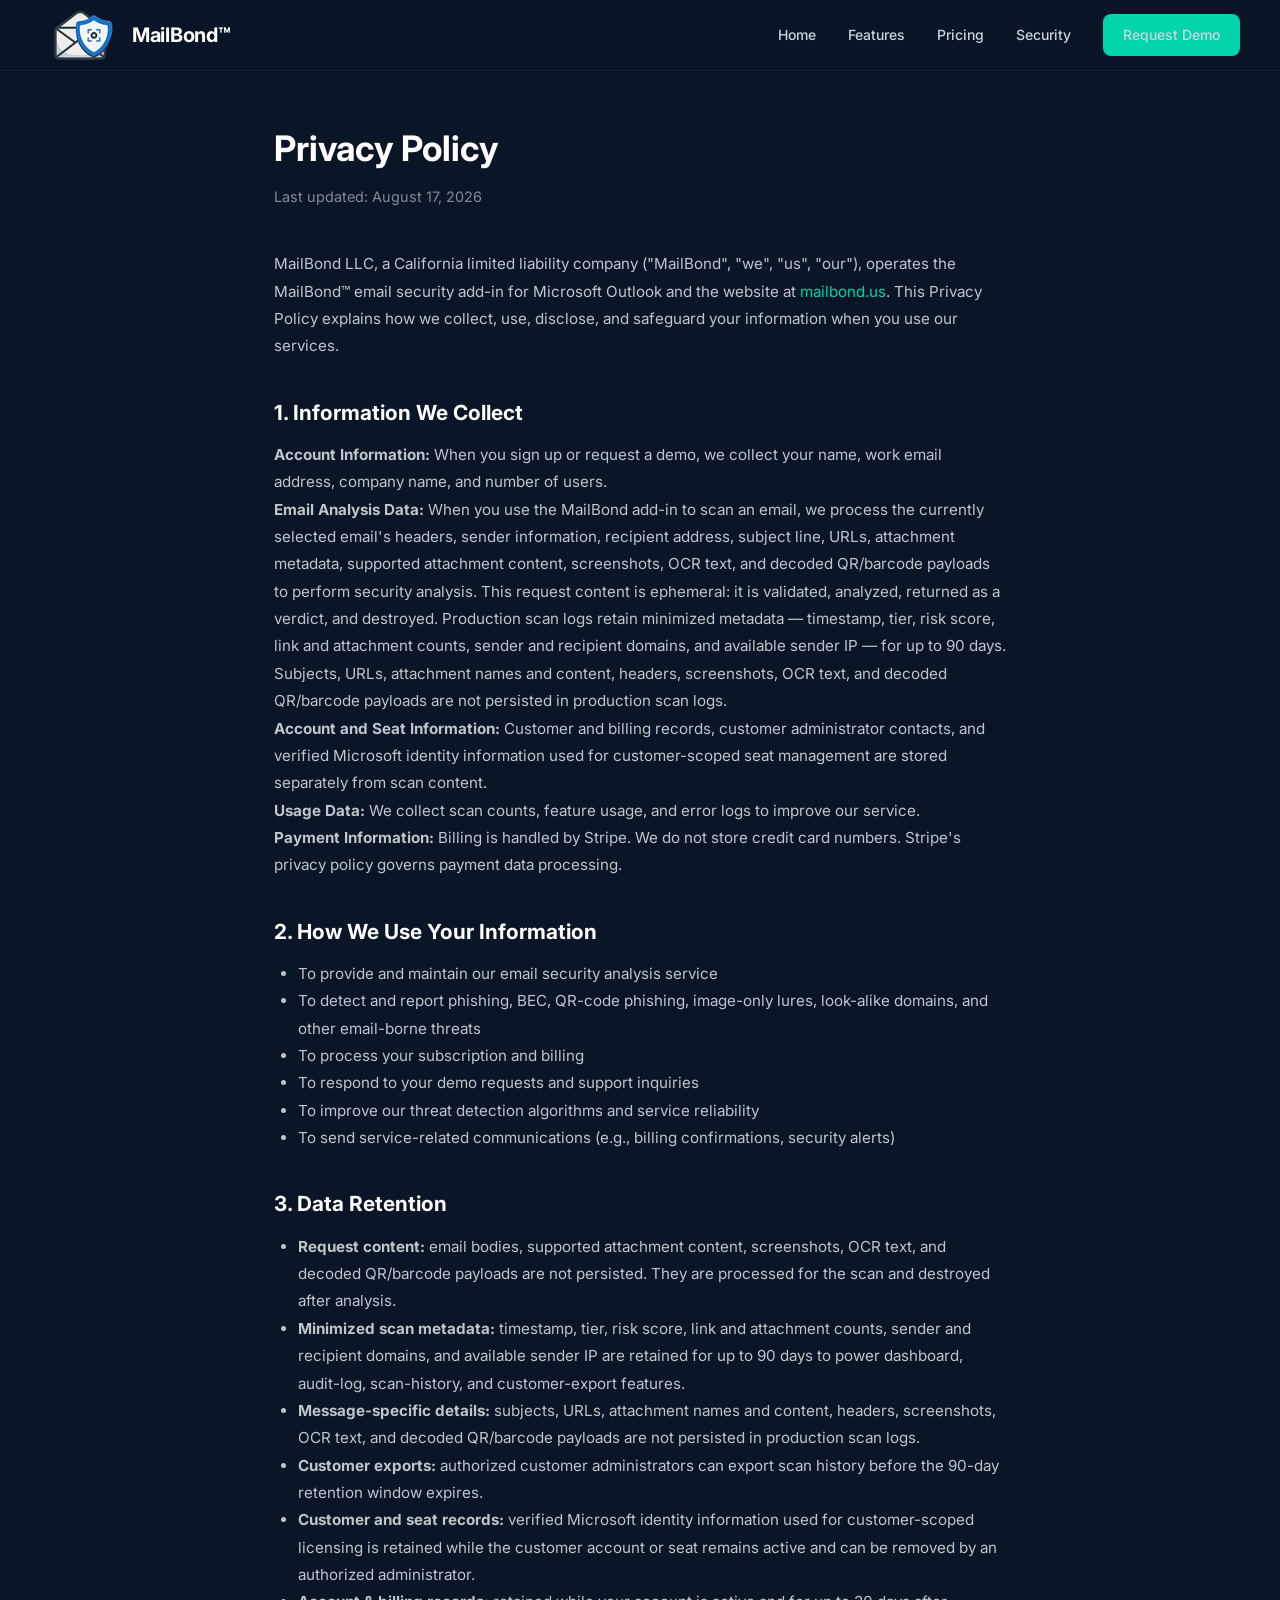
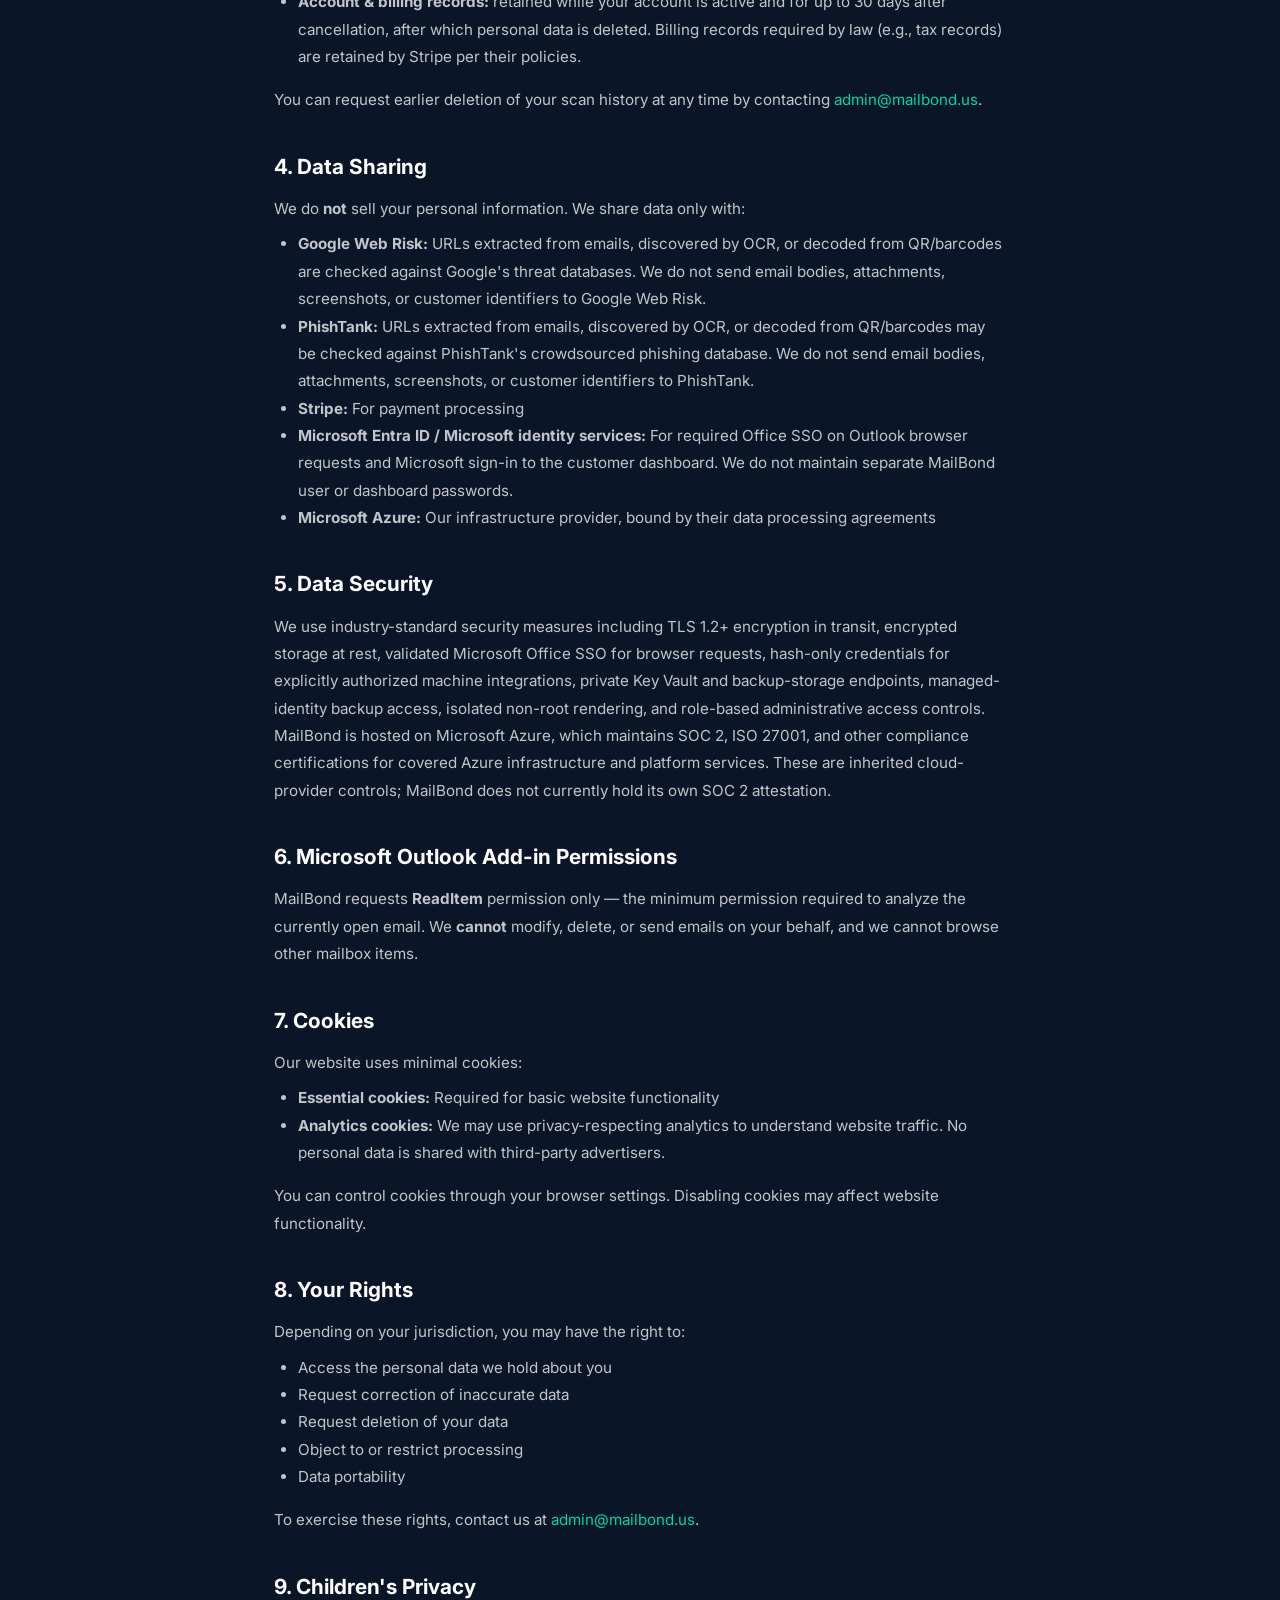
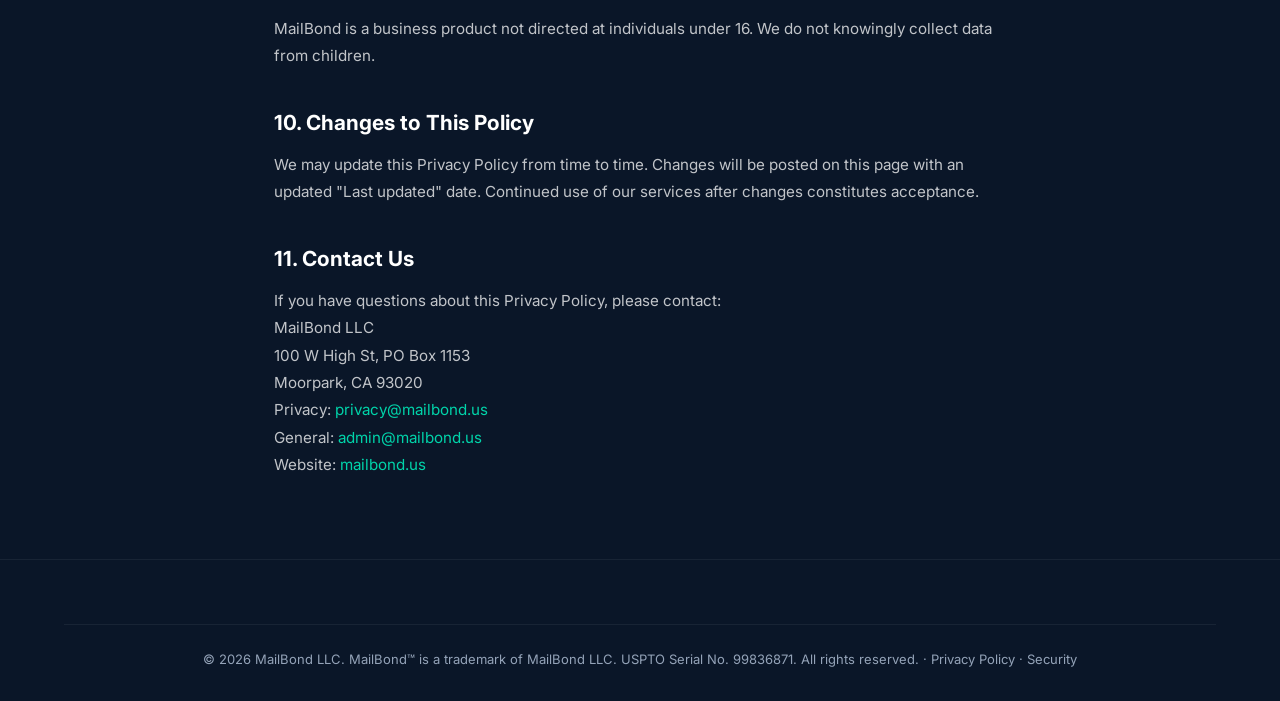
==== privacy.html @ e36c030f "Align public security and privacy claims" ====
<!DOCTYPE html>
<html lang="en">
<head>
  <meta charset="UTF-8" />
  <meta name="viewport" content="width=device-width, initial-scale=1.0" />
  <title>Privacy Policy — MailBond™</title>
  <meta name="description" content="MailBond™ Privacy Policy — how we collect, use, protect, and minimize data during ephemeral Outlook email threat analysis." />
  <link rel="preconnect" href="https://fonts.googleapis.com" />
  <link rel="preconnect" href="https://fonts.gstatic.com" crossorigin />
  <link href="https://fonts.googleapis.com/css2?family=Inter:wght@400;500;600;700;800;900&display=swap" rel="stylesheet" />
  <link rel="stylesheet" href="css/style.css" />
  <link rel="icon" type="image/svg+xml" href="assets/logo.svg" />
  <link rel="icon" type="image/png" sizes="32x32" href="assets/icon-32.png" />
  <style>
    .legal-page { padding: 120px 0 80px; background: var(--navy); min-height: 100vh; }
    .legal-page h1 { font-size: 2.2rem; margin-bottom: 8px; color: #fff; }
    .legal-page .updated { color: rgba(255,255,255,0.5); font-size: 0.9rem; margin-bottom: 40px; }
    .legal-page h2 { font-size: 1.3rem; color: #fff; margin: 36px 0 12px; }
    .legal-page p, .legal-page li { color: rgba(255,255,255,0.75); line-height: 1.8; font-size: 0.95rem; }
    .legal-page ul { padding-left: 24px; margin: 8px 0 16px; }
    .legal-page a { color: var(--accent); }
  </style>
</head>
<body>

  <nav class="nav scrolled" id="nav">
    <div class="nav-inner container">
      <a href="/" class="nav-logo">
        <img src="assets/logo.svg" alt="MailBond" />
        <span>MailBond™</span>
      </a>
      <div class="nav-links" id="nav-links">
        <a href="/">Home</a>
        <a href="/#features">Features</a>
        <a href="/#pricing">Pricing</a>
        <a href="/security.html">Security</a>
        <a href="/#contact" class="btn btn-sm btn-primary">Request Demo</a>
      </div>
    </div>
  </nav>

  <section class="legal-page">
    <div class="container container-narrow">
      <h1>Privacy Policy</h1>
      <p class="updated">Last updated: August 17, 2026</p>

      <p>MailBond LLC, a California limited liability company ("MailBond", "we", "us", "our"), operates the MailBond™ email security add-in for Microsoft Outlook and the website at <a href="https://mailbond.us">mailbond.us</a>. This Privacy Policy explains how we collect, use, disclose, and safeguard your information when you use our services.</p>

      <h2>1. Information We Collect</h2>
      <p><strong>Account Information:</strong> When you sign up or request a demo, we collect your name, work email address, company name, and number of users.</p>
      <p><strong>Email Analysis Data:</strong> When you use the MailBond add-in to scan an email, we process the currently selected email's headers, sender information, recipient address, subject line, URLs, attachment metadata, supported attachment content, screenshots, OCR text, and decoded QR/barcode payloads to perform security analysis. This request content is ephemeral: it is validated, analyzed, returned as a verdict, and destroyed. Production scan logs retain minimized metadata — timestamp, tier, risk score, link and attachment counts, sender and recipient domains, and available sender IP — for up to 90 days. Subjects, URLs, attachment names and content, headers, screenshots, OCR text, and decoded QR/barcode payloads are not persisted in production scan logs.</p>
      <p><strong>Account and Seat Information:</strong> Customer and billing records, customer administrator contacts, and verified Microsoft identity information used for customer-scoped seat management are stored separately from scan content.</p>
      <p><strong>Usage Data:</strong> We collect scan counts, feature usage, and error logs to improve our service.</p>
      <p><strong>Payment Information:</strong> Billing is handled by Stripe. We do not store credit card numbers. Stripe's privacy policy governs payment data processing.</p>

      <h2>2. How We Use Your Information</h2>
      <ul>
        <li>To provide and maintain our email security analysis service</li>
        <li>To detect and report phishing, BEC, QR-code phishing, image-only lures, look-alike domains, and other email-borne threats</li>
        <li>To process your subscription and billing</li>
        <li>To respond to your demo requests and support inquiries</li>
        <li>To improve our threat detection algorithms and service reliability</li>
        <li>To send service-related communications (e.g., billing confirmations, security alerts)</li>
      </ul>

      <h2 id="data-retention">3. Data Retention</h2>
      <ul>
        <li><strong>Request content:</strong> email bodies, supported attachment content, screenshots, OCR text, and decoded QR/barcode payloads are not persisted. They are processed for the scan and destroyed after analysis.</li>
        <li><strong>Minimized scan metadata:</strong> timestamp, tier, risk score, link and attachment counts, sender and recipient domains, and available sender IP are retained for up to 90 days to power dashboard, audit-log, scan-history, and customer-export features.</li>
        <li><strong>Message-specific details:</strong> subjects, URLs, attachment names and content, headers, screenshots, OCR text, and decoded QR/barcode payloads are not persisted in production scan logs.</li>
        <li><strong>Customer exports:</strong> authorized customer administrators can export scan history before the 90-day retention window expires.</li>
        <li><strong>Customer and seat records:</strong> verified Microsoft identity information used for customer-scoped licensing is retained while the customer account or seat remains active and can be removed by an authorized administrator.</li>
        <li><strong>Account &amp; billing records:</strong> retained while your account is active and for up to 30 days after cancellation, after which personal data is deleted. Billing records required by law (e.g., tax records) are retained by Stripe per their policies.</li>
      </ul>
      <p>You can request earlier deletion of your scan history at any time by contacting <a href="mailto:admin@mailbond.us">admin@mailbond.us</a>.</p>

      <h2>4. Data Sharing</h2>
      <p>We do <strong>not</strong> sell your personal information. We share data only with:</p>
      <ul>
        <li><strong>Google Web Risk:</strong> URLs extracted from emails, discovered by OCR, or decoded from QR/barcodes are checked against Google's threat databases. We do not send email bodies, attachments, screenshots, or customer identifiers to Google Web Risk.</li>
        <li><strong>PhishTank:</strong> URLs extracted from emails, discovered by OCR, or decoded from QR/barcodes may be checked against PhishTank's crowdsourced phishing database. We do not send email bodies, attachments, screenshots, or customer identifiers to PhishTank.</li>
        <li><strong>Stripe:</strong> For payment processing</li>
        <li><strong>Microsoft Entra ID / Microsoft identity services:</strong> For required Office SSO on Outlook browser requests and Microsoft sign-in to the customer dashboard. We do not maintain separate MailBond user or dashboard passwords.</li>
        <li><strong>Microsoft Azure:</strong> Our infrastructure provider, bound by their data processing agreements</li>
      </ul>

      <h2>5. Data Security</h2>
      <p>We use industry-standard security measures including TLS 1.2+ encryption in transit, encrypted storage at rest, validated Microsoft Office SSO for browser requests, hash-only credentials for explicitly authorized machine integrations, private Key Vault and backup-storage endpoints, managed-identity backup access, isolated non-root rendering, and role-based administrative access controls. MailBond is hosted on Microsoft Azure, which maintains SOC 2, ISO 27001, and other compliance certifications for covered Azure infrastructure and platform services. These are inherited cloud-provider controls; MailBond does not currently hold its own SOC 2 attestation.</p>

      <h2>6. Microsoft Outlook Add-in Permissions</h2>
      <p>MailBond requests <strong>ReadItem</strong> permission only — the minimum permission required to analyze the currently open email. We <strong>cannot</strong> modify, delete, or send emails on your behalf, and we cannot browse other mailbox items.</p>

      <h2>7. Cookies</h2>
      <p>Our website uses minimal cookies:</p>
      <ul>
        <li><strong>Essential cookies:</strong> Required for basic website functionality</li>
        <li><strong>Analytics cookies:</strong> We may use privacy-respecting analytics to understand website traffic. No personal data is shared with third-party advertisers.</li>
      </ul>
      <p>You can control cookies through your browser settings. Disabling cookies may affect website functionality.</p>

      <h2>8. Your Rights</h2>
      <p>Depending on your jurisdiction, you may have the right to:</p>
      <ul>
        <li>Access the personal data we hold about you</li>
        <li>Request correction of inaccurate data</li>
        <li>Request deletion of your data</li>
        <li>Object to or restrict processing</li>
        <li>Data portability</li>
      </ul>
      <p>To exercise these rights, contact us at <a href="mailto:admin@mailbond.us">admin@mailbond.us</a>.</p>

      <h2>9. Children's Privacy</h2>
      <p>MailBond is a business product not directed at individuals under 16. We do not knowingly collect data from children.</p>

      <h2>10. Changes to This Policy</h2>
      <p>We may update this Privacy Policy from time to time. Changes will be posted on this page with an updated "Last updated" date. Continued use of our services after changes constitutes acceptance.</p>

      <h2>11. Contact Us</h2>
      <p>If you have questions about this Privacy Policy, please contact:</p>
      <p>
        MailBond LLC<br>
        100 W High St, PO Box 1153<br>
        Moorpark, CA 93020<br>
        Privacy: <a href="mailto:privacy@mailbond.us">privacy@mailbond.us</a><br>
        General: <a href="mailto:admin@mailbond.us">admin@mailbond.us</a><br>
        Website: <a href="https://mailbond.us">mailbond.us</a>
      </p>
    </div>
  </section>

  <footer class="footer">
    <div class="container">
      <div class="footer-bottom">
        <p>&copy; 2026 MailBond LLC. MailBond™ is a trademark of MailBond LLC. USPTO Serial No. 99836871. All rights reserved. · <a href="/privacy.html">Privacy Policy</a> · <a href="/security.html">Security</a></p>
      </div>
    </div>
  </footer>

  <script src="js/main.js"></script>
</body>
</html>
---- css/style.css ----
/* ============================================================
   MailBond Marketing Site — Stylesheet
   ============================================================ */

/* ---------- Reset & Base ---------- */
*, *::before, *::after { box-sizing: border-box; margin: 0; padding: 0; }

:root {
  --navy:       #0a1628;
  --dark-blue:  #0f1f3a;
  --mid-blue:   #1a2d52;
  --accent:     #00d4aa;
  --accent-dim: #00b894;
  --white:      #ffffff;
  --gray-50:    #f8fafc;
  --gray-100:   #f1f5f9;
  --gray-200:   #e2e8f0;
  --gray-300:   #cbd5e1;
  --gray-400:   #94a3b8;
  --gray-500:   #64748b;
  --gray-600:   #475569;
  --gray-700:   #334155;
  --gray-800:   #1e293b;
  --red:        #ef4444;
  --orange:     #f59e0b;
  --green:      #10b981;
  --radius:     12px;
  --radius-sm:  8px;
  --radius-lg:  16px;
  --shadow:     0 1px 3px rgba(0,0,0,.08), 0 4px 12px rgba(0,0,0,.06);
  --shadow-lg:  0 4px 24px rgba(0,0,0,.12);
  --transition: .25s cubic-bezier(.4,0,.2,1);
}

html { scroll-behavior: smooth; scroll-padding-top: 98px; }

body {
  font-family: 'Inter', -apple-system, BlinkMacSystemFont, 'Segoe UI', Roboto, sans-serif;
  color: var(--gray-800);
  line-height: 1.6;
  background: var(--white);
  -webkit-font-smoothing: antialiased;
}

a { color: inherit; text-decoration: none; }
img { max-width: 100%; display: block; }

.container { max-width: 1200px; margin: 0 auto; padding: 0 24px; }
.container-narrow { max-width: 800px; margin: 0 auto; padding: 0 24px; }

/* ---------- Navigation ---------- */
.nav {
  position: fixed; top: 0; left: 0; right: 0; z-index: 1000;
  background: rgba(10, 22, 40, .92);
  backdrop-filter: blur(16px);
  -webkit-backdrop-filter: blur(16px);
  border-bottom: 1px solid rgba(255,255,255,.06);
  transition: background var(--transition);
}
.nav-inner {
  display: flex; align-items: center; justify-content: space-between;
  padding: 4px 0;
}
.nav-logo {
  display: flex; align-items: center; gap: 10px;
  font-weight: 700; font-size: 20px; color: var(--white); letter-spacing: -.3px;
}
.nav-logo img {
  height: 82px;
  width: 82px;
  object-fit: contain;
  margin-top: -20px;
}
.nav-links { display: flex; align-items: center; gap: 32px; }
.nav-links a {
  font-size: 14px; font-weight: 500; color: var(--gray-300);
  transition: color var(--transition);
}
.nav-links a:hover { color: var(--white); }
.nav-toggle { display: none; background: none; border: none; cursor: pointer; padding: 4px; }
.nav-toggle span {
  display: block; width: 22px; height: 2px; background: var(--white);
  margin: 5px 0; transition: var(--transition);
}

/* ---------- Buttons ---------- */
.btn {
  display: inline-flex; align-items: center; justify-content: center;
  font-family: inherit; font-weight: 600; font-size: 15px;
  border: 2px solid transparent; border-radius: var(--radius-sm);
  padding: 10px 24px; cursor: pointer; transition: all var(--transition);
  text-decoration: none; white-space: nowrap;
}
.btn-sm { padding: 8px 18px; font-size: 13px; }
.btn-lg { padding: 14px 32px; font-size: 16px; }
.btn-block { width: 100%; }

.btn-primary {
  background: var(--accent); color: var(--navy); border-color: var(--accent);
}
.btn-primary:hover { background: var(--accent-dim); border-color: var(--accent-dim); transform: translateY(-1px); }

.btn-outline {
  background: transparent; color: var(--white); border-color: rgba(255,255,255,.3);
}
.btn-outline:hover { border-color: var(--accent); color: var(--accent); }

.section-light .btn-outline { color: var(--navy); border-color: var(--gray-300); }
.section-light .btn-outline:hover { border-color: var(--accent); color: var(--accent-dim); }

/* ---------- Hero ---------- */
.hero {
  position: relative; overflow: hidden;
  background: var(--navy) url('../assets/hero-bg.jpg') center/cover no-repeat;
  padding: 160px 0 100px; min-height: 90vh;
  display: flex; align-items: center;
}
.hero-bg {
  position: absolute; inset: 0;
  background: rgba(10, 22, 40, .65);
}
.hero-inner { position: relative; text-align: center; max-width: 840px; margin: 0 auto; }
.hero-badge {
  display: inline-block; background: rgba(0,212,170,.12); color: var(--accent);
  font-size: 13px; font-weight: 600; padding: 6px 16px; border-radius: 50px;
  margin-bottom: 24px; letter-spacing: .3px;
}
.hero h1 {
  font-size: clamp(36px, 5.5vw, 64px); font-weight: 800; color: var(--white);
  line-height: 1.1; letter-spacing: -1.5px; margin-bottom: 24px;
}
.hero-sub {
  font-size: 18px; color: var(--gray-400); max-width: 640px; margin: 0 auto 40px;
  line-height: 1.7;
}
.hero-ctas { display: flex; gap: 16px; justify-content: center; flex-wrap: wrap; margin-bottom: 64px; }
.hero-stats {
  display: flex; justify-content: center; align-items: center; gap: 40px;
  flex-wrap: wrap;
}
.hero-stat { text-align: center; }
.hero-stat-number {
  display: block; font-size: 36px; font-weight: 800; color: var(--accent);
  letter-spacing: -1px;
}
.hero-stat-label { font-size: 13px; color: var(--gray-400); font-weight: 500; }
.hero-stat-divider { width: 1px; height: 40px; background: rgba(255,255,255,.12); }

/* ---------- Sections ---------- */
.section { padding: 100px 0; }
.section-light { background: var(--white); }
.section-dark { background: var(--navy); color: var(--white); }
.section-accent { background: linear-gradient(160deg, var(--dark-blue), var(--navy)); color: var(--white); }
.section-cta {
  background: linear-gradient(160deg, var(--navy), #0d2846);
  color: var(--white); padding: 100px 0 120px;
}

.section-header { text-align: center; margin-bottom: 64px; }
.section-tag {
  display: inline-block; font-size: 13px; font-weight: 600; color: var(--accent);
  text-transform: uppercase; letter-spacing: 1.5px; margin-bottom: 12px;
}
.tag-light { color: var(--accent); }
.section-header h2 {
  font-size: clamp(28px, 3.5vw, 42px); font-weight: 800;
  letter-spacing: -.8px; line-height: 1.15; margin-bottom: 16px;
}
.section-sub {
  font-size: 17px; max-width: 600px; margin: 0 auto;
  line-height: 1.7;
}
.section-dark .section-sub,
.section-accent .section-sub,
.section-cta .section-sub { color: var(--gray-400); }

/* ---------- Problem Cards ---------- */
.problem-grid { display: grid; grid-template-columns: repeat(3, 1fr); gap: 32px; }
.problem-card {
  text-align: center; padding: 40px 32px;
  border: 1px solid var(--gray-200); border-radius: var(--radius-lg);
  transition: all var(--transition);
}
.problem-card:hover { transform: translateY(-4px); box-shadow: var(--shadow-lg); }
.problem-icon {
  width: 56px; height: 56px; border-radius: 50%; display: flex;
  align-items: center; justify-content: center; margin: 0 auto 20px;
}
.problem-icon-red { background: #fef2f2; color: var(--red); }
.problem-icon-orange { background: #fffbeb; color: var(--orange); }
.problem-icon-blue { background: #eff6ff; color: #3b82f6; }
.problem-card h3 { font-size: 40px; font-weight: 800; letter-spacing: -1px; margin-bottom: 8px; }
.problem-card p { font-size: 15px; color: var(--gray-500); line-height: 1.6; }

/* ---------- Features Grid ---------- */
.features-grid { display: grid; grid-template-columns: repeat(4, 1fr); gap: 24px; }
.feature-card {
  background: rgba(255,255,255,.04); border: 1px solid rgba(255,255,255,.08);
  border-radius: var(--radius); padding: 32px 24px;
  transition: all var(--transition);
}
.feature-card:hover {
  background: rgba(255,255,255,.07); border-color: rgba(0,212,170,.25);
  transform: translateY(-4px);
}
.feature-icon {
  width: 44px; height: 44px; border-radius: var(--radius-sm);
  background: rgba(0,212,170,.12); color: var(--accent);
  display: flex; align-items: center; justify-content: center;
  margin-bottom: 16px;
}
.feature-card h3 { font-size: 16px; font-weight: 700; margin-bottom: 8px; }
.feature-card p { font-size: 14px; color: var(--gray-400); line-height: 1.6; }

/* ---------- Steps ---------- */
.steps-grid {
  display: flex; align-items: flex-start; justify-content: center; gap: 8px;
  flex-wrap: wrap;
}
.step-card {
  flex: 1; min-width: 240px; max-width: 320px;
  background: var(--gray-50); border: 1px solid var(--gray-200);
  border-radius: var(--radius); padding: 36px 28px;
  text-align: center;
}
.step-number {
  width: 44px; height: 44px; border-radius: 50%;
  background: var(--navy); color: var(--accent);
  font-weight: 800; font-size: 18px;
  display: flex; align-items: center; justify-content: center;
  margin: 0 auto 16px;
}
.step-card h3 { font-size: 17px; font-weight: 700; margin-bottom: 10px; }
.step-card p { font-size: 14px; color: var(--gray-500); line-height: 1.6; }
.step-connector {
  display: flex; align-items: center; padding-top: 50px;
}

/* ---------- Architecture / Flow ---------- */
.flow-content { display: grid; grid-template-columns: 1fr 1fr; gap: 64px; align-items: center; }
.flow-text h2 { font-size: 32px; font-weight: 800; letter-spacing: -.5px; margin-bottom: 24px; }
.flow-list { list-style: none; }
.flow-list li {
  display: flex; align-items: flex-start; gap: 12px;
  font-size: 15px; color: var(--gray-300); margin-bottom: 16px; line-height: 1.5;
}
.flow-list li svg { flex-shrink: 0; margin-top: 2px; }

.flow-diagram { display: flex; flex-direction: column; align-items: center; gap: 8px; }
.flow-box {
  display: flex; align-items: center; gap: 10px;
  background: rgba(255,255,255,.06); border: 1px solid rgba(255,255,255,.12);
  border-radius: var(--radius-sm); padding: 14px 24px;
  font-size: 14px; font-weight: 600; color: var(--white);
}
.flow-box-row { display: flex; gap: 8px; flex-wrap: wrap; justify-content: center; }
.flow-box-engine {
  background: rgba(0,212,170,.1); border: 1px solid rgba(0,212,170,.25);
  border-radius: var(--radius-sm); padding: 10px 18px;
  font-size: 13px; font-weight: 600; color: var(--accent);
}
.flow-arrow { font-size: 20px; color: var(--gray-400); line-height: 1; }

/* ---------- Comparison Table ---------- */
.table-wrap { overflow-x: auto; -webkit-overflow-scrolling: touch; }
.compare-table {
  width: 100%; border-collapse: separate; border-spacing: 0;
  border: 1px solid var(--gray-200); border-radius: var(--radius);
  overflow: hidden; font-size: 14px;
}
.compare-table th, .compare-table td { padding: 14px 20px; text-align: left; }
.compare-table thead th {
  background: var(--navy); color: var(--white); font-weight: 600;
  font-size: 13px; text-transform: uppercase; letter-spacing: .5px;
}
.compare-table thead th:first-child { border-radius: var(--radius) 0 0 0; }
.compare-table thead th:last-child { border-radius: 0 var(--radius) 0 0; }
.compare-table tbody tr { border-bottom: 1px solid var(--gray-100); }
.compare-table tbody tr:nth-child(even) { background: var(--gray-50); }
.compare-table tbody td:first-child { font-weight: 500; }
.check { color: var(--green); font-weight: 700; font-size: 18px; }
.cross { color: var(--red); font-weight: 700; font-size: 18px; }
.partial { color: var(--orange); font-weight: 600; font-size: 13px; }

/* ---------- Pricing ---------- */
.pricing-grid { display: grid; grid-template-columns: repeat(3, 1fr); gap: 28px; align-items: start; }
.pricing-card {
  background: rgba(255,255,255,.04); border: 1px solid rgba(255,255,255,.1);
  border-radius: var(--radius-lg); padding: 40px 32px; position: relative;
  transition: all var(--transition);
}
.pricing-card:hover { transform: translateY(-4px); border-color: rgba(255,255,255,.2); }
.pricing-card-featured {
  background: rgba(0,212,170,.06); border-color: var(--accent);
  transform: scale(1.04);
}
.pricing-card-featured:hover { transform: scale(1.04) translateY(-4px); }
.pricing-badge {
  position: absolute; top: -14px; left: 50%; transform: translateX(-50%);
  background: var(--accent); color: var(--navy); font-size: 12px; font-weight: 700;
  padding: 5px 18px; border-radius: 50px; text-transform: uppercase; letter-spacing: .5px;
}
.pricing-tier { font-size: 15px; font-weight: 600; color: var(--gray-400); margin-bottom: 8px; text-transform: uppercase; letter-spacing: 1px; }
.pricing-price { margin-bottom: 8px; }
.pricing-currency { font-size: 24px; font-weight: 700; vertical-align: top; line-height: 1; }
.pricing-price { font-size: 56px; font-weight: 800; color: var(--white); letter-spacing: -2px; line-height: 1; }
.pricing-period { font-size: 16px; font-weight: 500; color: var(--gray-400); }
.pricing-custom { font-size: 42px; font-weight: 800; color: var(--white); letter-spacing: -1px; }
.pricing-desc { font-size: 14px; color: var(--gray-400); margin-bottom: 28px; }
.pricing-features { list-style: none; margin-bottom: 32px; }
.pricing-features li {
  display: flex; align-items: center; gap: 10px;
  font-size: 14px; color: var(--gray-300); padding: 6px 0;
}

/* ---------- Trust Cards ---------- */
.trust-grid { display: grid; grid-template-columns: repeat(3, 1fr); gap: 32px; }
.trust-card {
  padding: 36px 28px; border: 1px solid var(--gray-200);
  border-radius: var(--radius); text-align: center;
  transition: all var(--transition);
}
.trust-card:hover { transform: translateY(-4px); box-shadow: var(--shadow-lg); }
.trust-icon {
  width: 56px; height: 56px; border-radius: 50%;
  background: var(--gray-100); display: flex;
  align-items: center; justify-content: center;
  margin: 0 auto 16px;
}
.trust-card h3 { font-size: 18px; font-weight: 700; margin-bottom: 10px; }
.trust-card p { font-size: 14px; color: var(--gray-500); line-height: 1.6; }

/* ---------- FAQ ---------- */
.faq-list { display: flex; flex-direction: column; gap: 12px; }
.faq-item {
  border: 1px solid var(--gray-200); border-radius: var(--radius-sm);
  overflow: hidden; transition: all var(--transition);
}
.faq-item[open] { border-color: var(--accent); box-shadow: 0 0 0 1px var(--accent); }
.faq-item summary {
  padding: 18px 24px; font-weight: 600; font-size: 15px; cursor: pointer;
  list-style: none; display: flex; align-items: center; justify-content: space-between;
  transition: background var(--transition);
}
.faq-item summary:hover { background: var(--gray-50); }
.faq-item summary::-webkit-details-marker { display: none; }
.faq-item summary::after {
  content: '+'; font-size: 20px; font-weight: 400; color: var(--gray-400);
  transition: transform var(--transition);
}
.faq-item[open] summary::after { content: '−'; color: var(--accent); }
.faq-item p {
  padding: 0 24px 20px; font-size: 15px; color: var(--gray-500); line-height: 1.7;
}

/* ---------- Contact Form ---------- */
.contact-form {
  background: rgba(255,255,255,.04); border: 1px solid rgba(255,255,255,.1);
  border-radius: var(--radius-lg); padding: 40px;
}
.form-row { display: grid; grid-template-columns: 1fr 1fr; gap: 20px; margin-bottom: 20px; }
.form-group { display: flex; flex-direction: column; }
.form-group:not(:last-child) { margin-bottom: 0; }
.form-group label {
  font-size: 13px; font-weight: 600; color: var(--gray-300);
  margin-bottom: 6px; text-transform: uppercase; letter-spacing: .5px;
}
.form-group input,
.form-group select,
.form-group textarea {
  font-family: inherit; font-size: 15px; padding: 12px 16px;
  background: rgba(255,255,255,.06); border: 1px solid rgba(255,255,255,.15);
  border-radius: var(--radius-sm); color: var(--white);
  transition: border-color var(--transition);
}
.form-group input::placeholder,
.form-group textarea::placeholder { color: var(--gray-500); }
.form-group input:focus,
.form-group select:focus,
.form-group textarea:focus {
  outline: none; border-color: var(--accent);
  box-shadow: 0 0 0 3px rgba(0,212,170,.15);
}
.form-group select { appearance: none; }
.form-group select option { background: var(--navy); color: var(--white); }
.form-group textarea { resize: vertical; min-height: 80px; }
.form-group + .form-group { margin-bottom: 0; }
.contact-form .btn { margin-top: 24px; }
.form-note { text-align: center; font-size: 13px; color: var(--gray-500); margin-top: 16px; }

/* ---------- Footer ---------- */
.footer { background: var(--navy); color: var(--gray-400); padding: 64px 0 32px; border-top: 1px solid rgba(255,255,255,.06); }
.footer-inner { display: grid; grid-template-columns: 1.5fr 1fr; gap: 64px; margin-bottom: 48px; }
.footer-brand p { font-size: 14px; line-height: 1.6; margin-top: 16px; max-width: 360px; }
.footer-links { display: flex; gap: 64px; }
.footer-col { display: flex; flex-direction: column; gap: 10px; }
.footer-col h4 { font-size: 13px; font-weight: 600; color: var(--white); text-transform: uppercase; letter-spacing: 1px; margin-bottom: 4px; }
.footer-col a { font-size: 14px; color: var(--gray-400); transition: color var(--transition); }
.footer-col a:hover { color: var(--accent); }
.footer-bottom {
  padding-top: 24px; border-top: 1px solid rgba(255,255,255,.06);
  font-size: 13px; text-align: center;
}

/* ---------- Responsive ---------- */
@media (max-width: 1024px) {
  .features-grid { grid-template-columns: repeat(2, 1fr); }
  .flow-content { grid-template-columns: 1fr; gap: 48px; }
  .flow-diagram { order: -1; }
}

@media (max-width: 768px) {
  .nav-links { display: none; flex-direction: column; position: absolute; top: 72px; left: 0; right: 0; background: var(--navy); padding: 24px; gap: 20px; border-bottom: 1px solid rgba(255,255,255,.1); }
  .nav-links.active { display: flex; }
  .nav-toggle { display: block; }

  .hero { padding: 130px 0 80px; min-height: auto; }
  .hero-stats { gap: 24px; }
  .hero-stat-divider { display: none; }

  .problem-grid,
  .pricing-grid,
  .trust-grid { grid-template-columns: 1fr; max-width: 440px; margin: 0 auto; }
  .pricing-card-featured { transform: none; }
  .pricing-card-featured:hover { transform: translateY(-4px); }

  .features-grid { grid-template-columns: 1fr; max-width: 440px; margin: 0 auto; }

  .steps-grid { flex-direction: column; align-items: center; }
  .step-connector { transform: rotate(90deg); padding: 0; }

  .compare-table { font-size: 13px; }
  .compare-table th, .compare-table td { padding: 10px 12px; }

  .form-row { grid-template-columns: 1fr; }
  .contact-form { padding: 28px 20px; }

  .footer-inner { grid-template-columns: 1fr; gap: 40px; }
  .footer-links { gap: 40px; }
}

@media (max-width: 480px) {
  .hero h1 { font-size: 32px; }
  .hero-sub { font-size: 16px; }
  .section { padding: 72px 0; }
  .section-header { margin-bottom: 48px; }
}

/* ---------- Cookie Consent Banner ---------- */
.cookie-banner {
  position: fixed; bottom: 0; left: 0; right: 0; z-index: 10000;
  background: var(--dark-blue);
  border-top: 1px solid rgba(255,255,255,.1);
  padding: 16px 0;
  box-shadow: 0 -4px 24px rgba(0,0,0,.3);
}
.cookie-inner {
  max-width: 1140px; margin: 0 auto; padding: 0 24px;
  display: flex; align-items: center; gap: 24px;
  flex-wrap: wrap;
}
.cookie-inner p {
  flex: 1; min-width: 260px;
  color: rgba(255,255,255,.8); font-size: 14px; line-height: 1.6; margin: 0;
}
.cookie-inner a { color: var(--accent); text-decoration: underline; }
.cookie-actions { display: flex; gap: 10px; flex-shrink: 0; }
.cookie-actions .btn-outline {
  background: transparent; border: 1px solid rgba(255,255,255,.3);
  color: rgba(255,255,255,.7); cursor: pointer; padding: 8px 20px;
  border-radius: 6px; font-size: 14px; font-weight: 500;
  transition: border-color .2s, color .2s;
}
.cookie-actions .btn-outline:hover {
  border-color: rgba(255,255,255,.6); color: #fff;
}

/* ---------- Legal Page (shared) ---------- */
.container-narrow { max-width: 780px; }
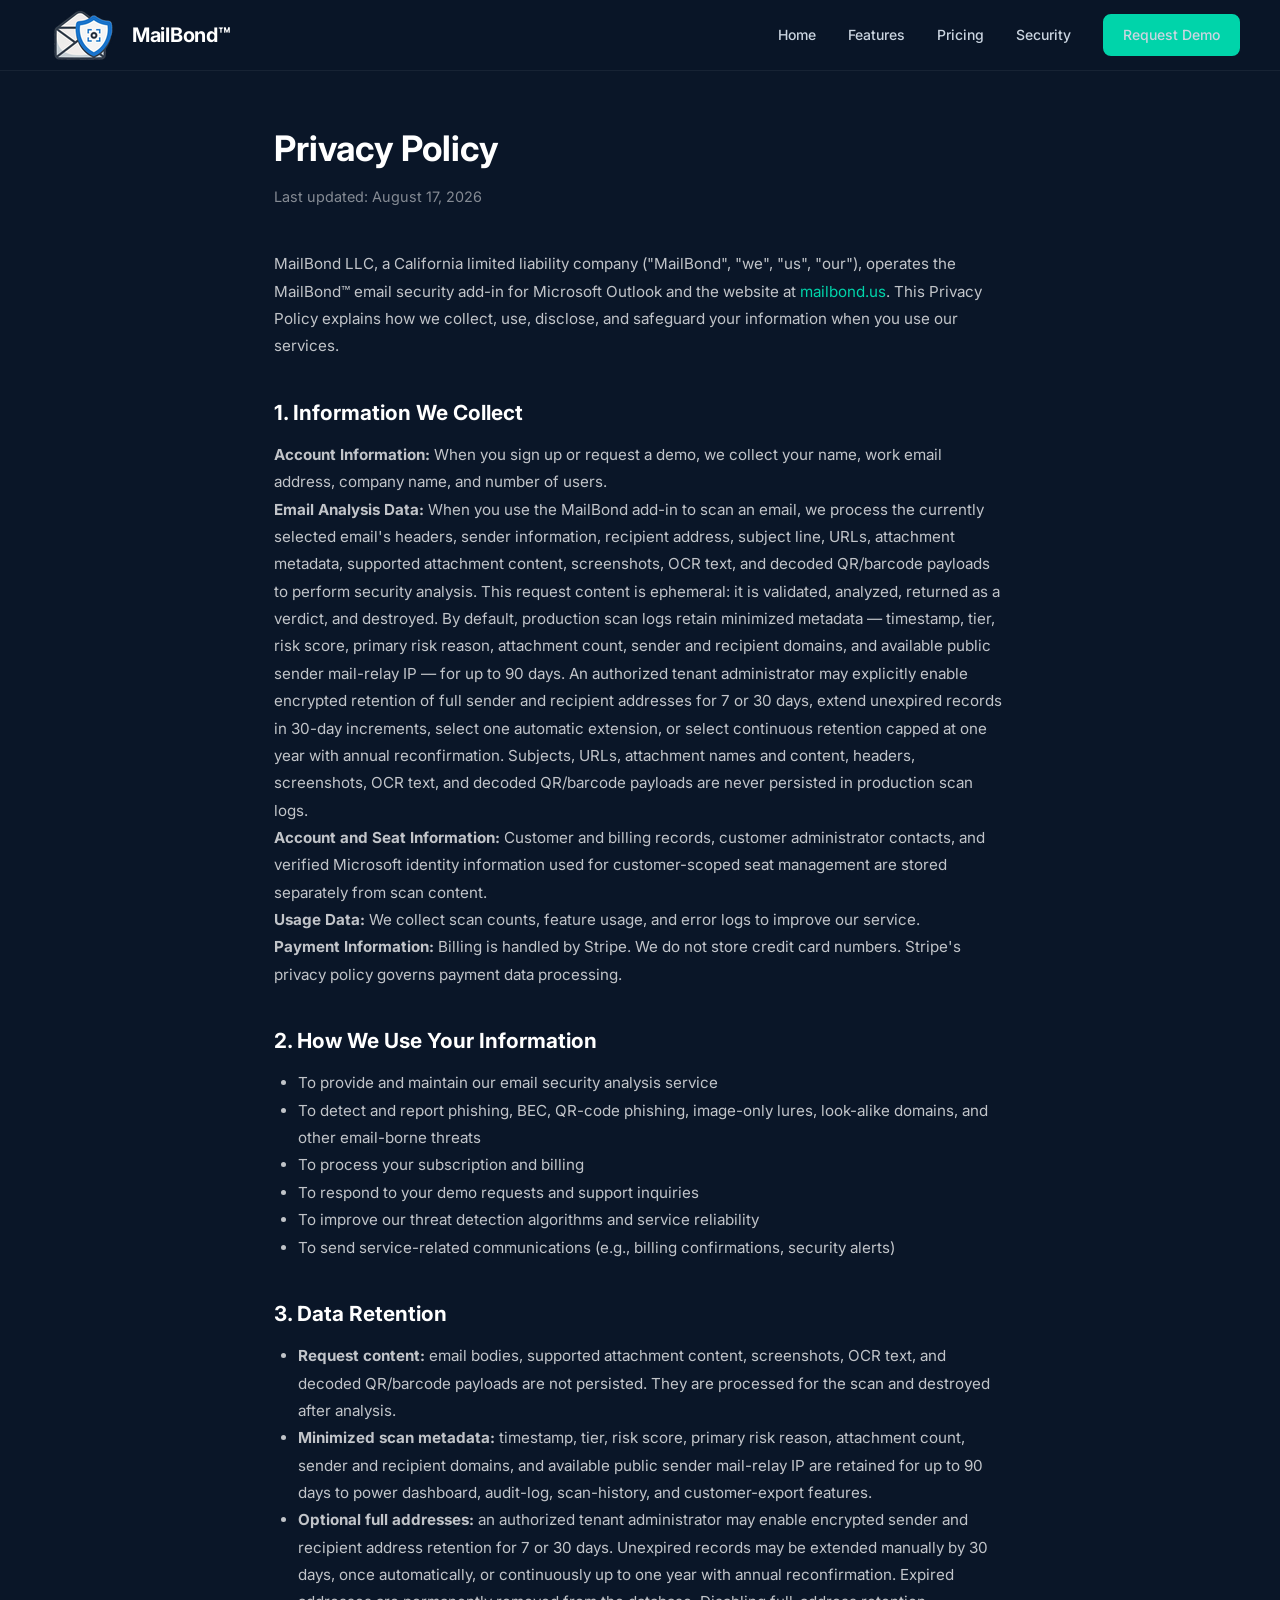
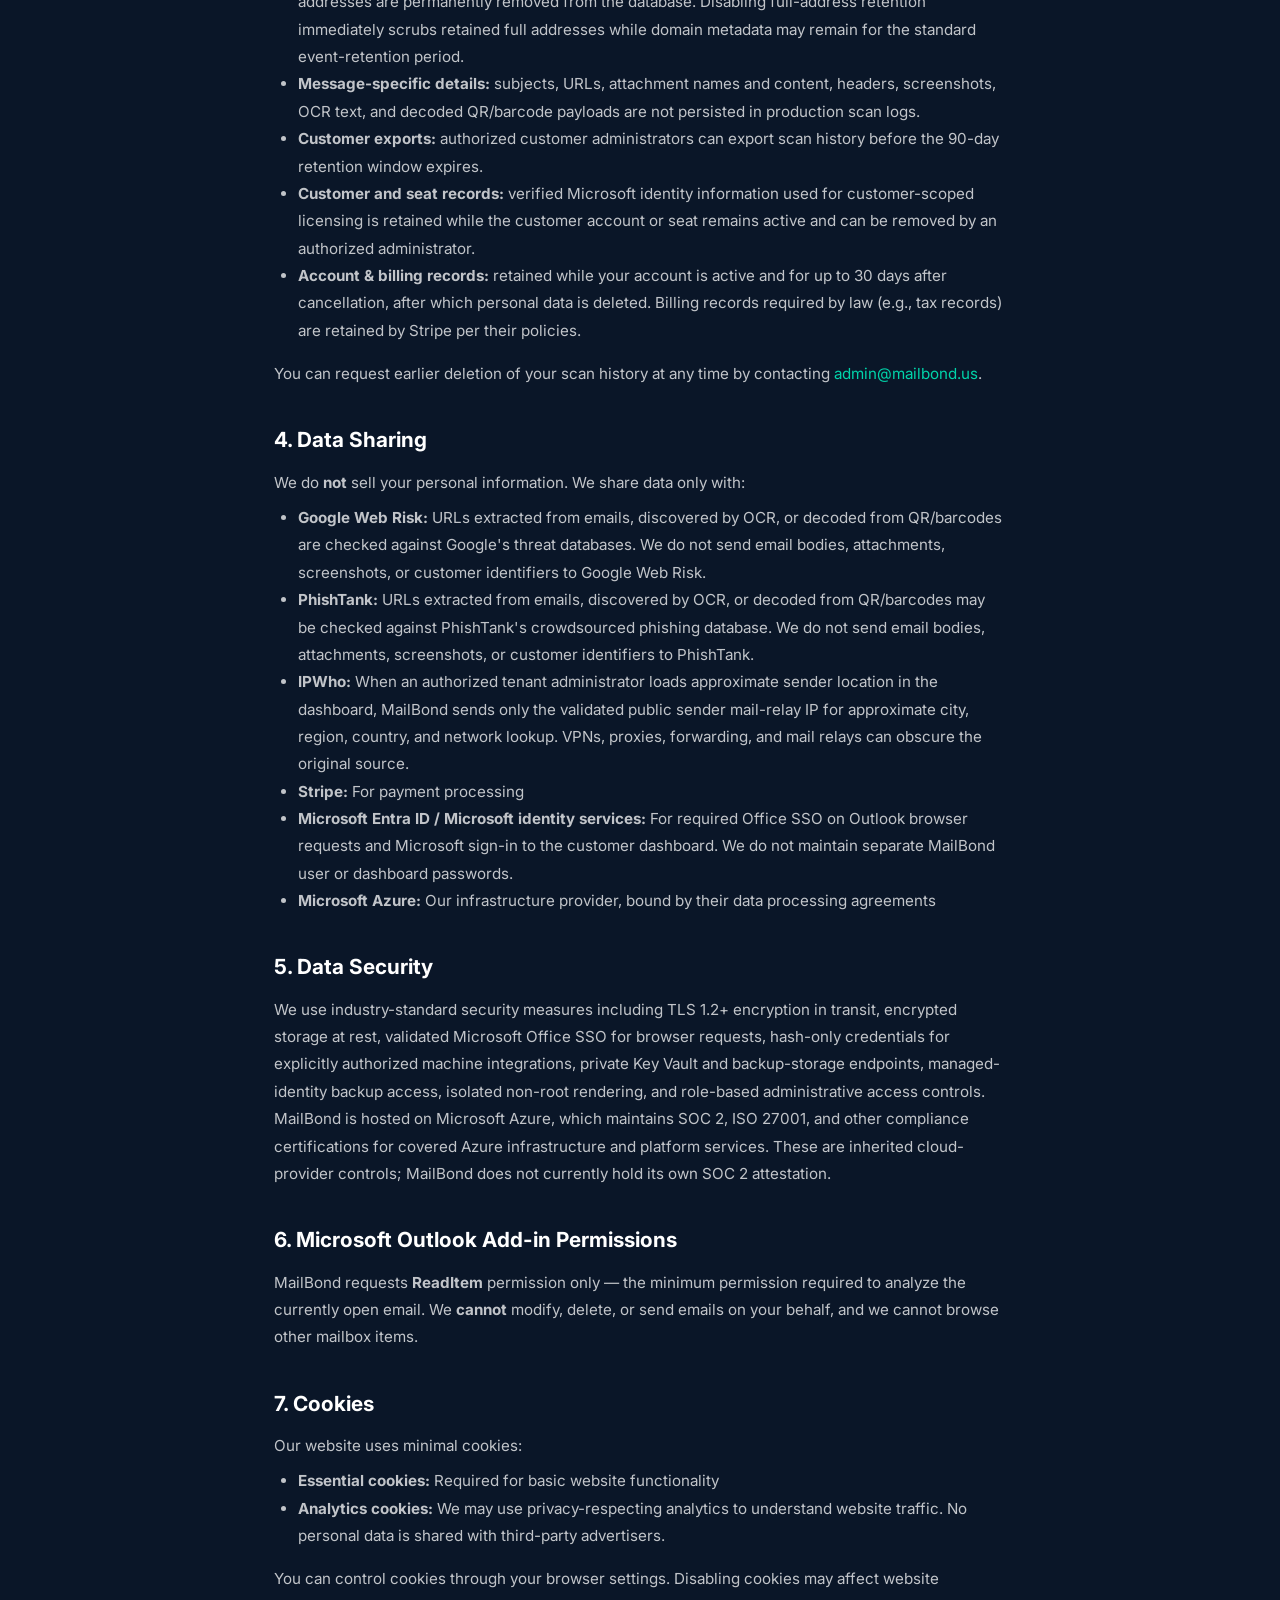
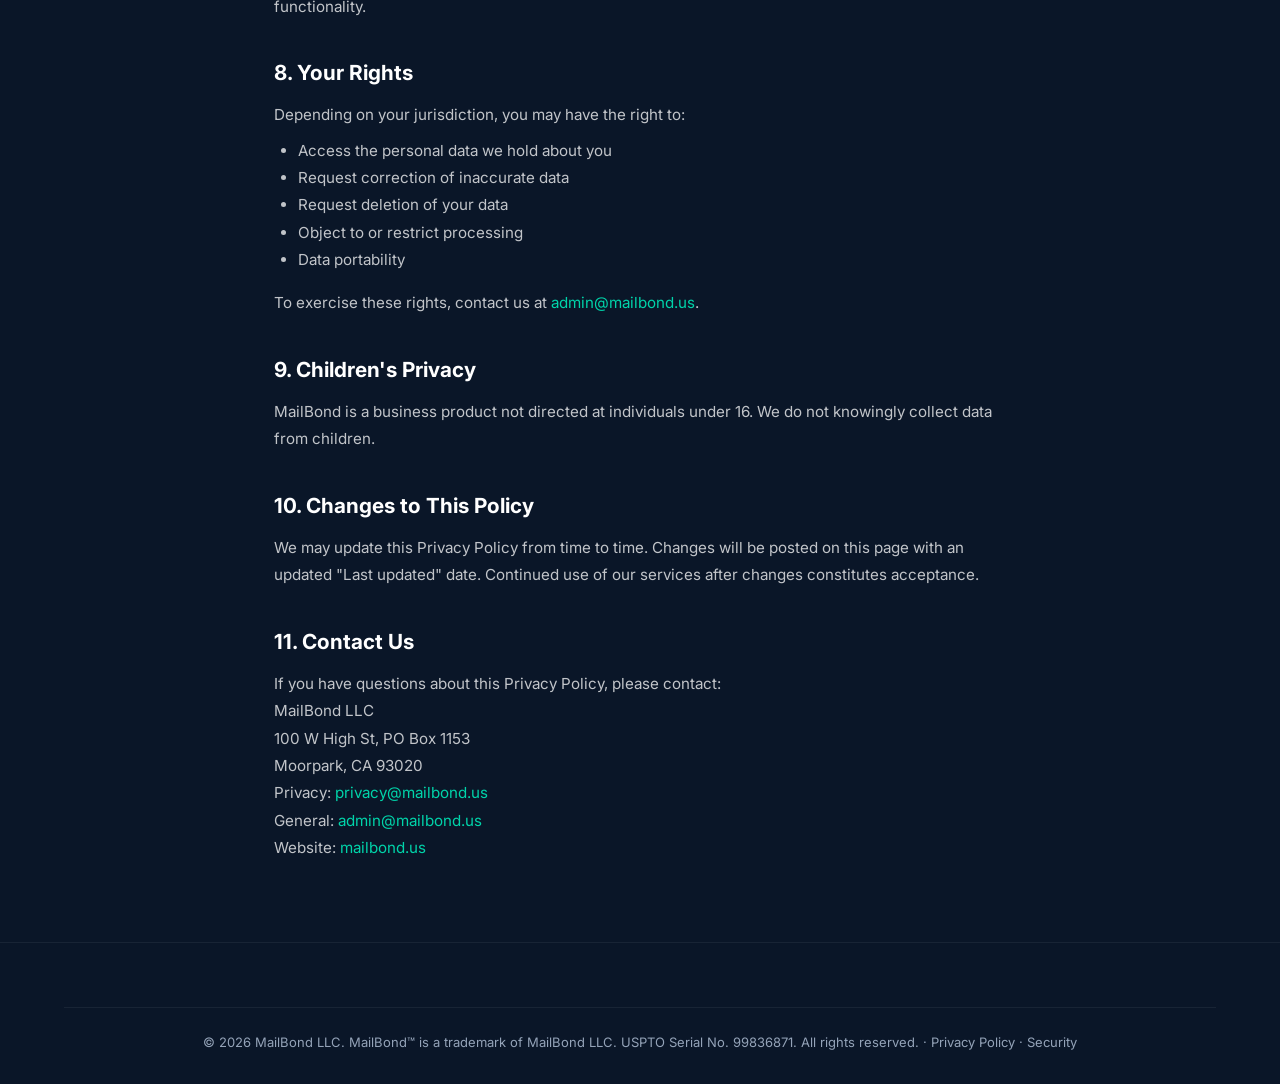
==== commit 99f5757e: "Document scan identity retention" ====
--- a/privacy.html
+++ b/privacy.html
@@ -48,7 +48,7 @@
 
       <h2>1. Information We Collect</h2>
       <p><strong>Account Information:</strong> When you sign up or request a demo, we collect your name, work email address, company name, and number of users.</p>
-      <p><strong>Email Analysis Data:</strong> When you use the MailBond add-in to scan an email, we process the currently selected email's headers, sender information, recipient address, subject line, URLs, attachment metadata, supported attachment content, screenshots, OCR text, and decoded QR/barcode payloads to perform security analysis. This request content is ephemeral: it is validated, analyzed, returned as a verdict, and destroyed. Production scan logs retain minimized metadata — timestamp, tier, risk score, link and attachment counts, sender and recipient domains, and available sender IP — for up to 90 days. Subjects, URLs, attachment names and content, headers, screenshots, OCR text, and decoded QR/barcode payloads are not persisted in production scan logs.</p>
+      <p><strong>Email Analysis Data:</strong> When you use the MailBond add-in to scan an email, we process the currently selected email's headers, sender information, recipient address, subject line, URLs, attachment metadata, supported attachment content, screenshots, OCR text, and decoded QR/barcode payloads to perform security analysis. This request content is ephemeral: it is validated, analyzed, returned as a verdict, and destroyed. By default, production scan logs retain minimized metadata — timestamp, tier, risk score, primary risk reason, attachment count, sender and recipient domains, and available public sender mail-relay IP — for up to 90 days. An authorized tenant administrator may explicitly enable encrypted retention of full sender and recipient addresses for 7 or 30 days, extend unexpired records in 30-day increments, select one automatic extension, or select continuous retention capped at one year with annual reconfirmation. Subjects, URLs, attachment names and content, headers, screenshots, OCR text, and decoded QR/barcode payloads are never persisted in production scan logs.</p>
       <p><strong>Account and Seat Information:</strong> Customer and billing records, customer administrator contacts, and verified Microsoft identity information used for customer-scoped seat management are stored separately from scan content.</p>
       <p><strong>Usage Data:</strong> We collect scan counts, feature usage, and error logs to improve our service.</p>
       <p><strong>Payment Information:</strong> Billing is handled by Stripe. We do not store credit card numbers. Stripe's privacy policy governs payment data processing.</p>
@@ -66,7 +66,8 @@
       <h2 id="data-retention">3. Data Retention</h2>
       <ul>
         <li><strong>Request content:</strong> email bodies, supported attachment content, screenshots, OCR text, and decoded QR/barcode payloads are not persisted. They are processed for the scan and destroyed after analysis.</li>
-        <li><strong>Minimized scan metadata:</strong> timestamp, tier, risk score, link and attachment counts, sender and recipient domains, and available sender IP are retained for up to 90 days to power dashboard, audit-log, scan-history, and customer-export features.</li>
+        <li><strong>Minimized scan metadata:</strong> timestamp, tier, risk score, primary risk reason, attachment count, sender and recipient domains, and available public sender mail-relay IP are retained for up to 90 days to power dashboard, audit-log, scan-history, and customer-export features.</li>
+        <li><strong>Optional full addresses:</strong> an authorized tenant administrator may enable encrypted sender and recipient address retention for 7 or 30 days. Unexpired records may be extended manually by 30 days, once automatically, or continuously up to one year with annual reconfirmation. Expired addresses are permanently removed from the database. Disabling full-address retention immediately scrubs retained full addresses while domain metadata may remain for the standard event-retention period.</li>
         <li><strong>Message-specific details:</strong> subjects, URLs, attachment names and content, headers, screenshots, OCR text, and decoded QR/barcode payloads are not persisted in production scan logs.</li>
         <li><strong>Customer exports:</strong> authorized customer administrators can export scan history before the 90-day retention window expires.</li>
         <li><strong>Customer and seat records:</strong> verified Microsoft identity information used for customer-scoped licensing is retained while the customer account or seat remains active and can be removed by an authorized administrator.</li>
@@ -79,6 +80,7 @@
       <ul>
         <li><strong>Google Web Risk:</strong> URLs extracted from emails, discovered by OCR, or decoded from QR/barcodes are checked against Google's threat databases. We do not send email bodies, attachments, screenshots, or customer identifiers to Google Web Risk.</li>
         <li><strong>PhishTank:</strong> URLs extracted from emails, discovered by OCR, or decoded from QR/barcodes may be checked against PhishTank's crowdsourced phishing database. We do not send email bodies, attachments, screenshots, or customer identifiers to PhishTank.</li>
+        <li><strong>IPWho:</strong> When an authorized tenant administrator loads approximate sender location in the dashboard, MailBond sends only the validated public sender mail-relay IP for approximate city, region, country, and network lookup. VPNs, proxies, forwarding, and mail relays can obscure the original source.</li>
         <li><strong>Stripe:</strong> For payment processing</li>
         <li><strong>Microsoft Entra ID / Microsoft identity services:</strong> For required Office SSO on Outlook browser requests and Microsoft sign-in to the customer dashboard. We do not maintain separate MailBond user or dashboard passwords.</li>
         <li><strong>Microsoft Azure:</strong> Our infrastructure provider, bound by their data processing agreements</li>
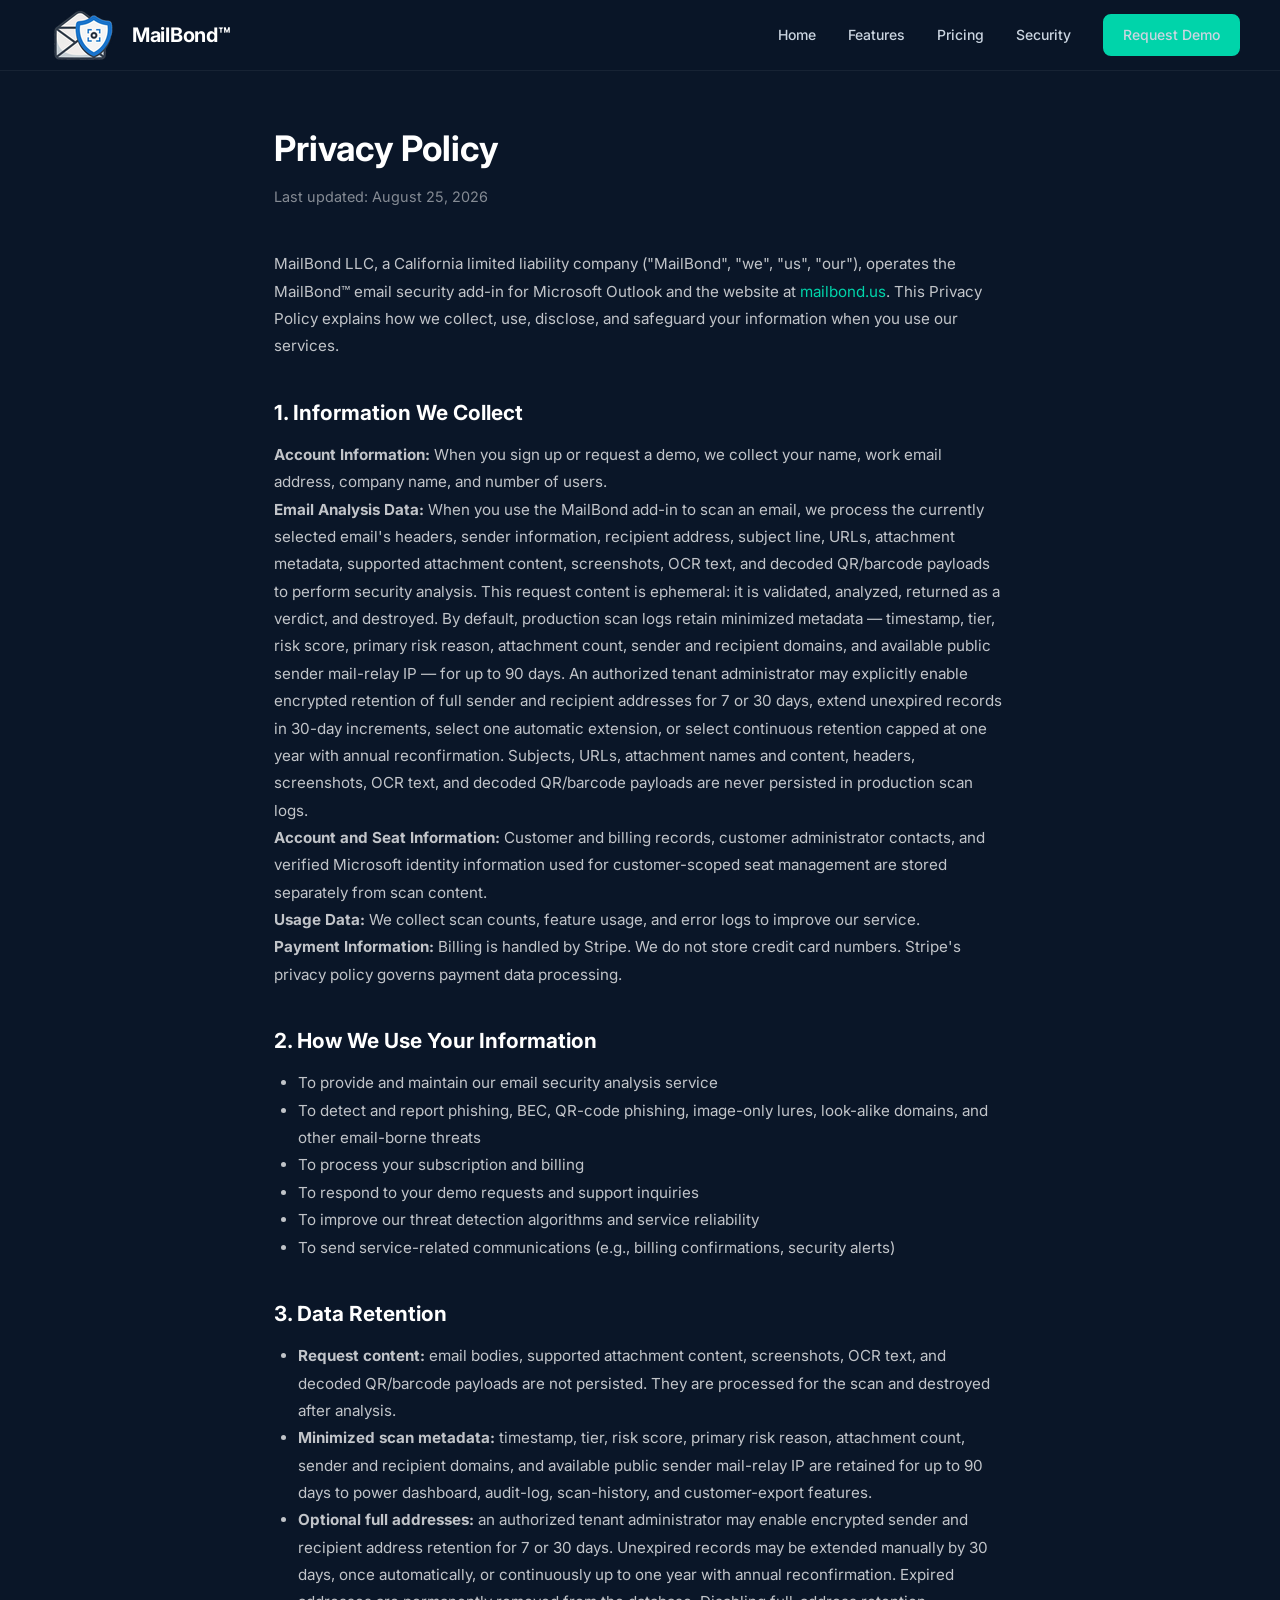
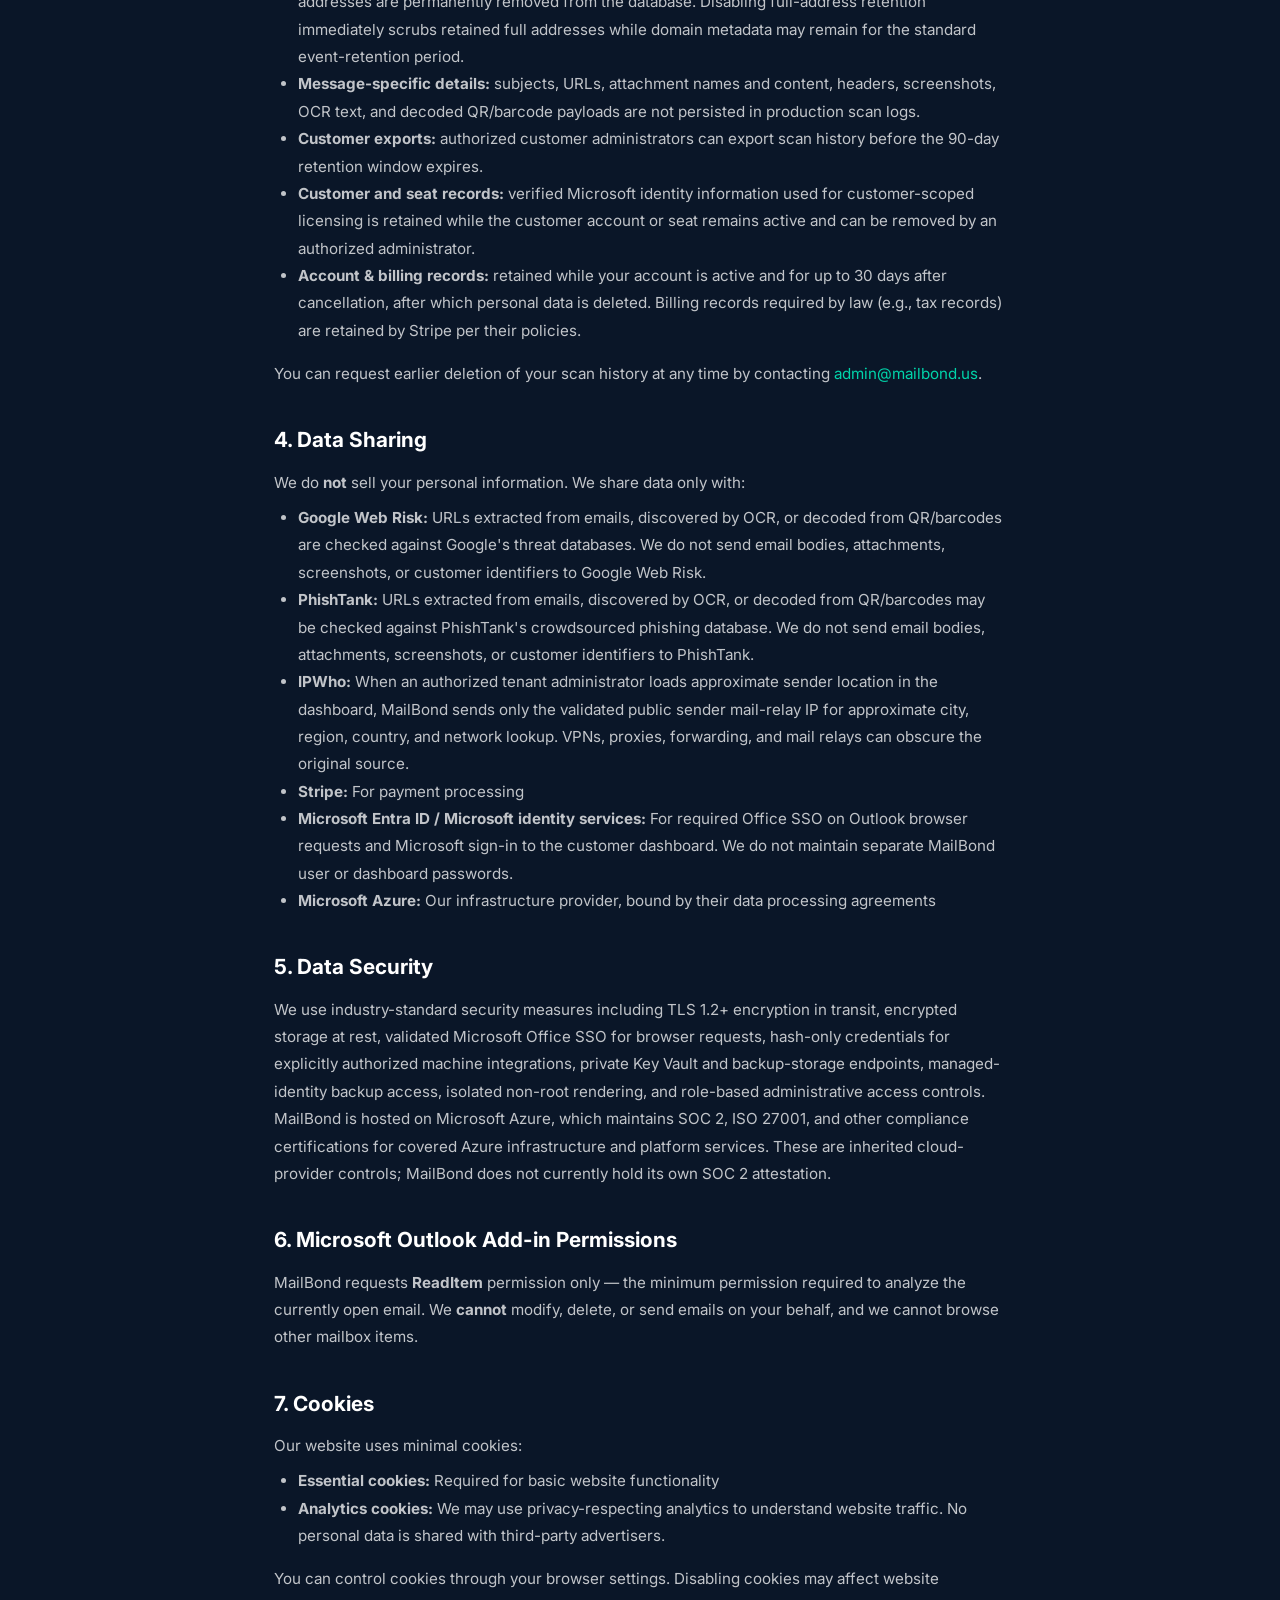
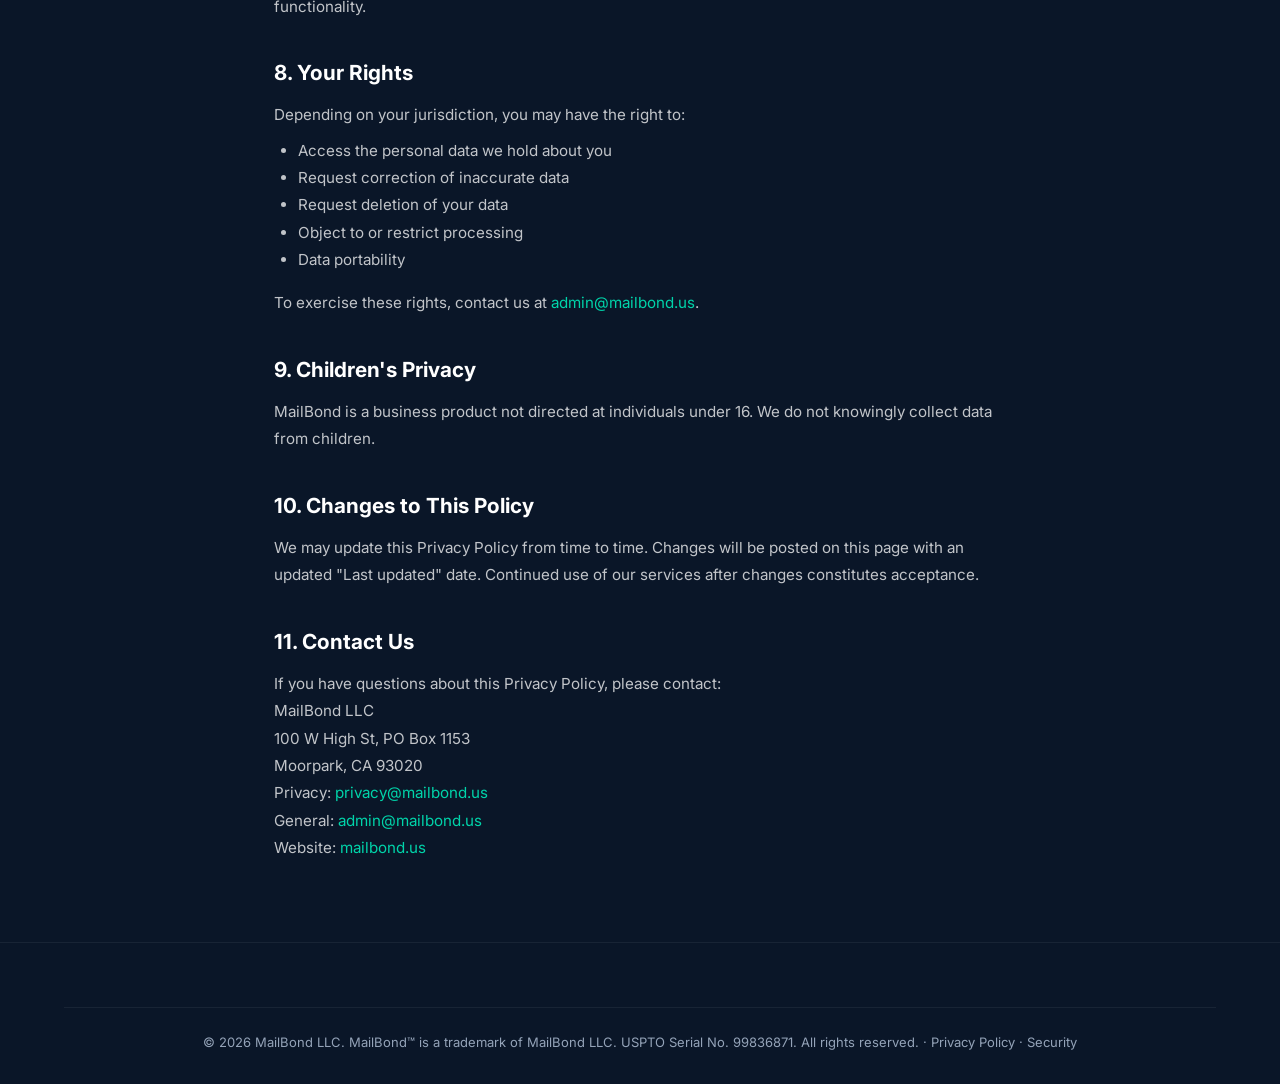
==== commit 7a8f7519: "Update policy revision dates" ====
--- a/privacy.html
+++ b/privacy.html
@@ -42,7 +42,7 @@
   <section class="legal-page">
     <div class="container container-narrow">
       <h1>Privacy Policy</h1>
-      <p class="updated">Last updated: August 17, 2026</p>
+      <p class="updated">Last updated: August 25, 2026</p>
 
       <p>MailBond LLC, a California limited liability company ("MailBond", "we", "us", "our"), operates the MailBond™ email security add-in for Microsoft Outlook and the website at <a href="https://mailbond.us">mailbond.us</a>. This Privacy Policy explains how we collect, use, disclose, and safeguard your information when you use our services.</p>
 
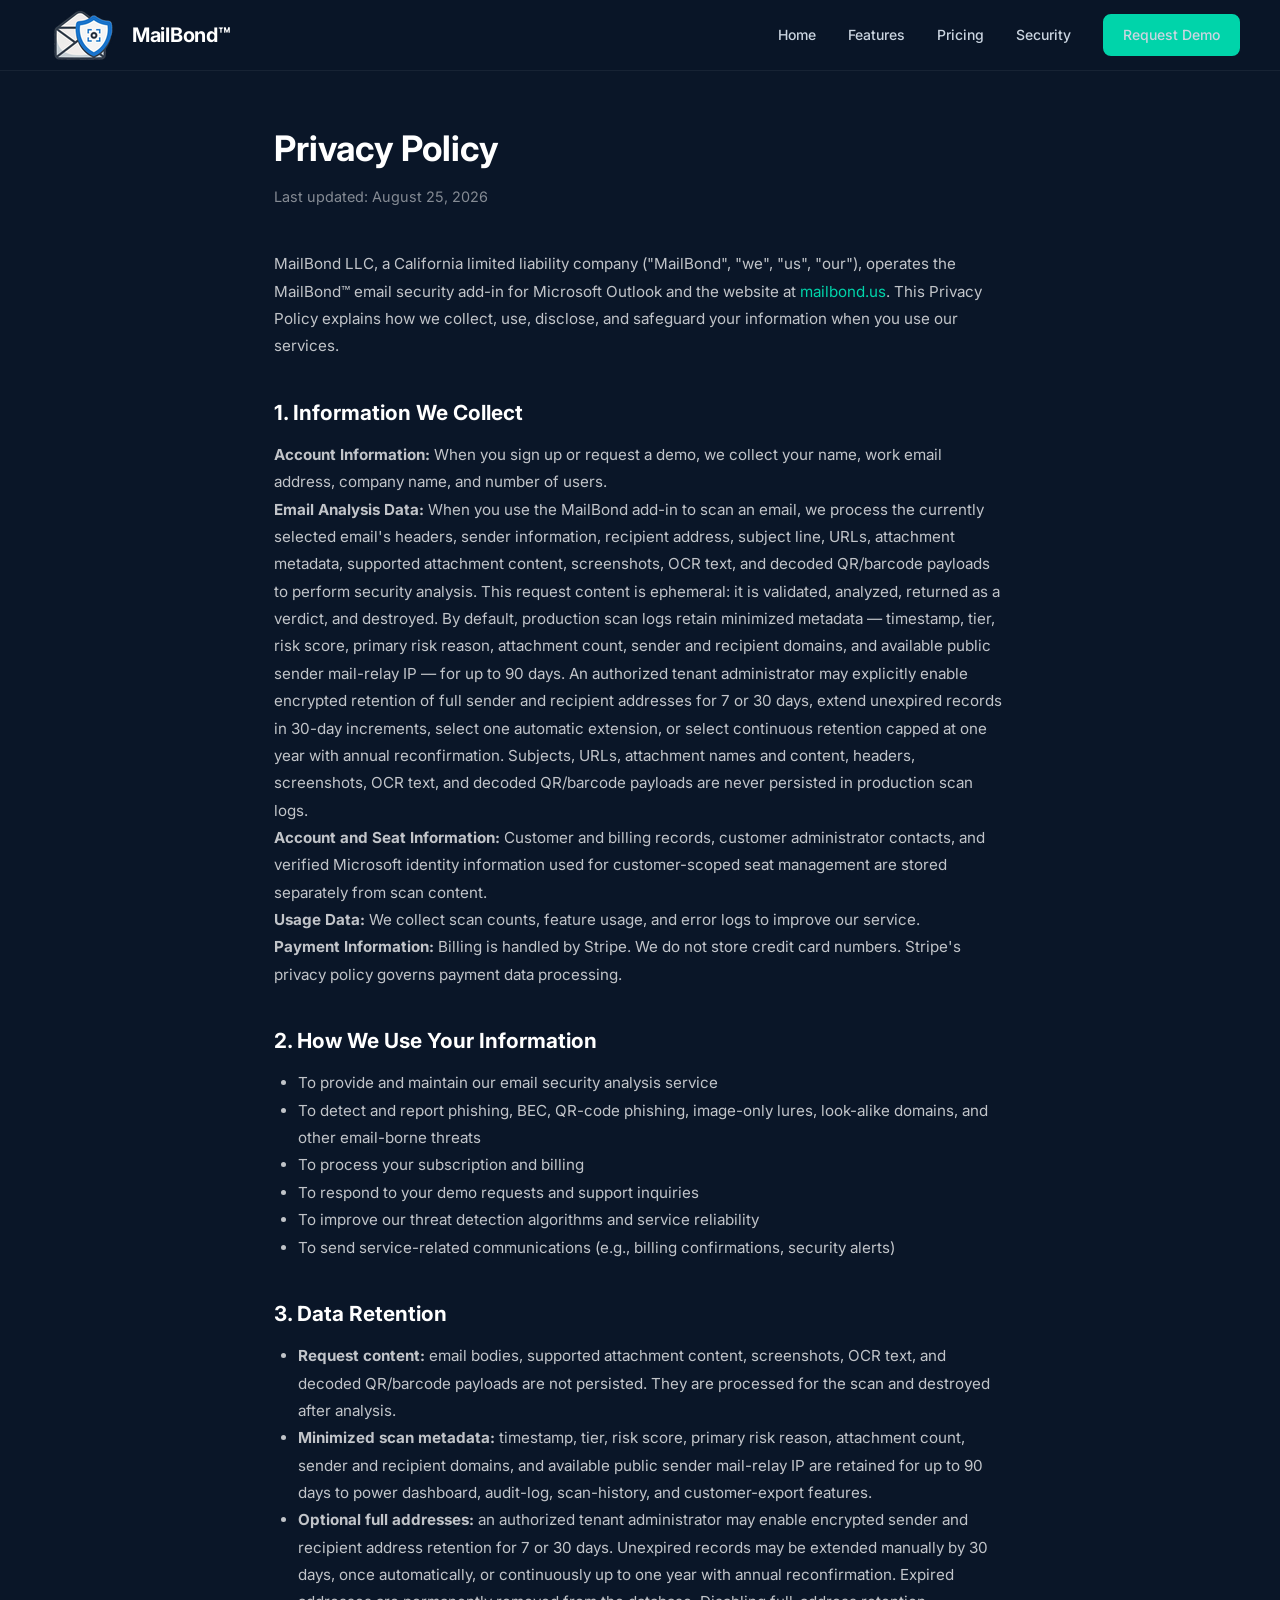
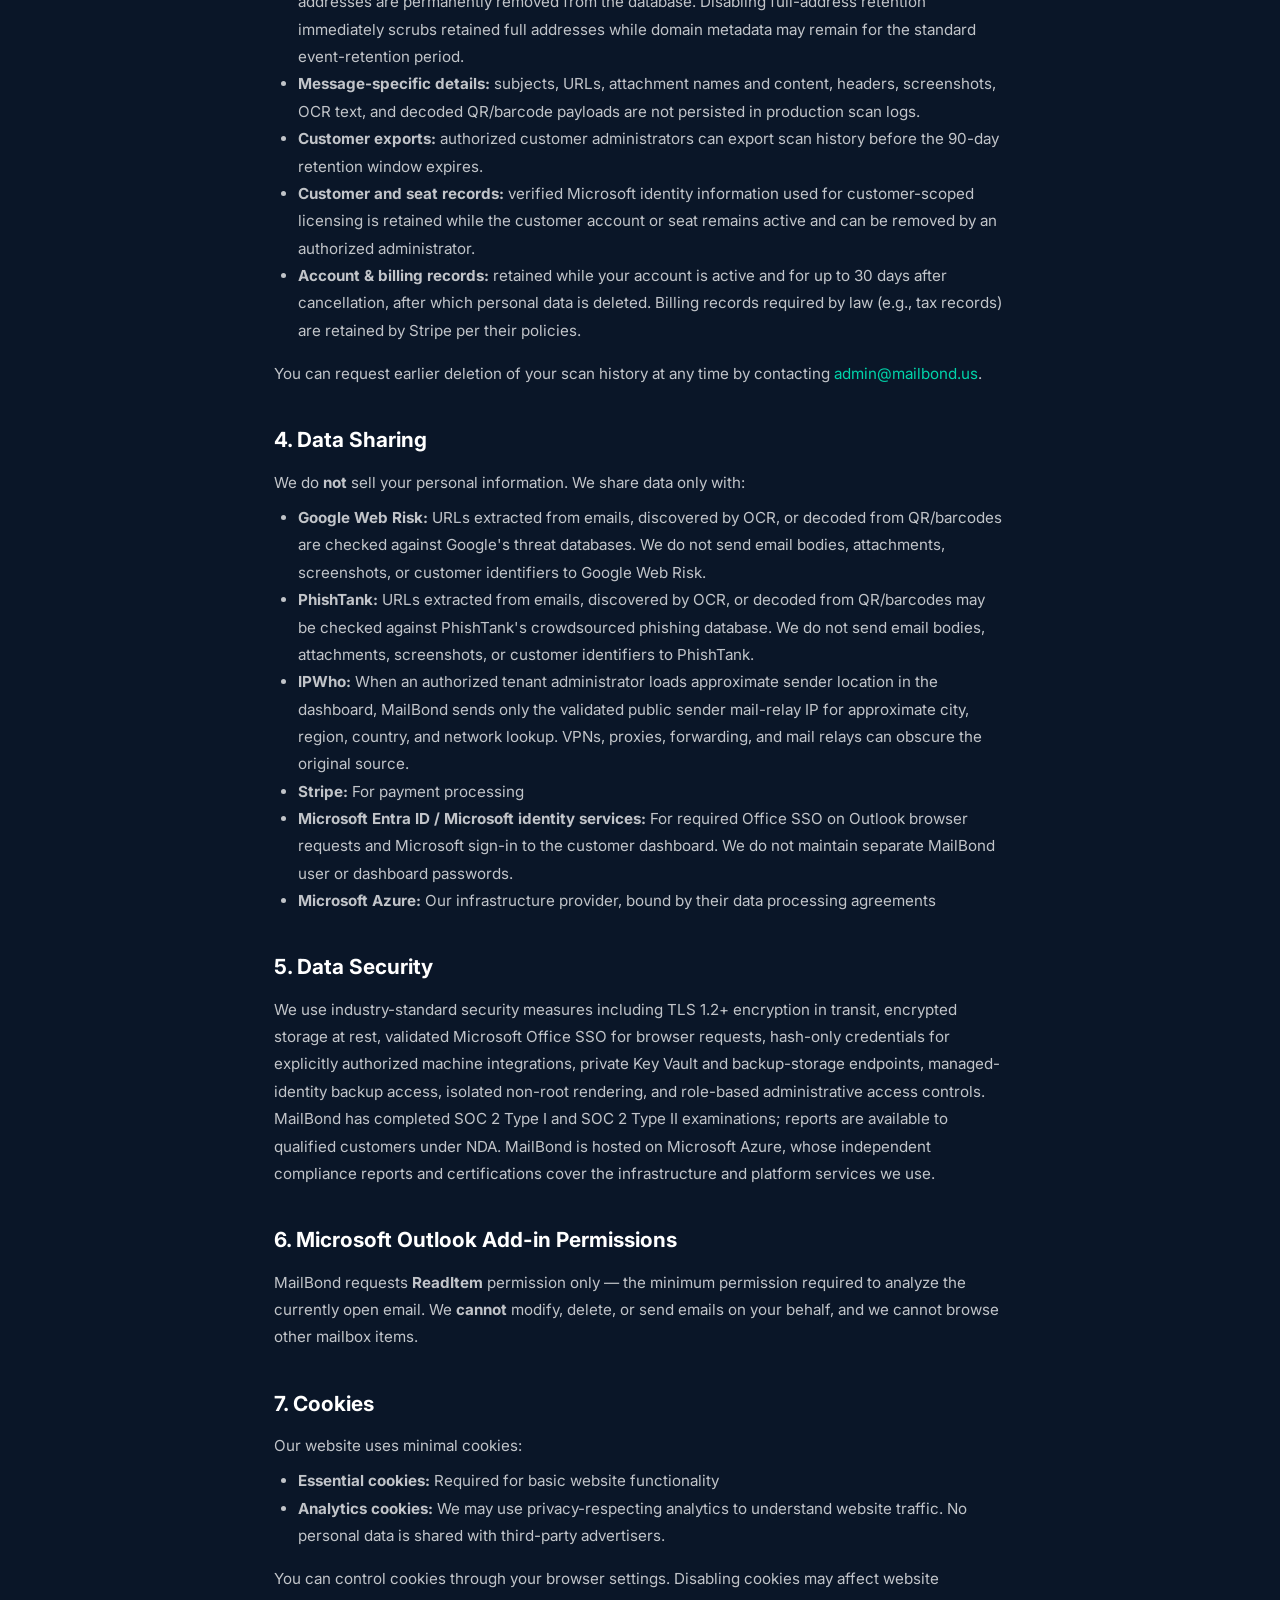
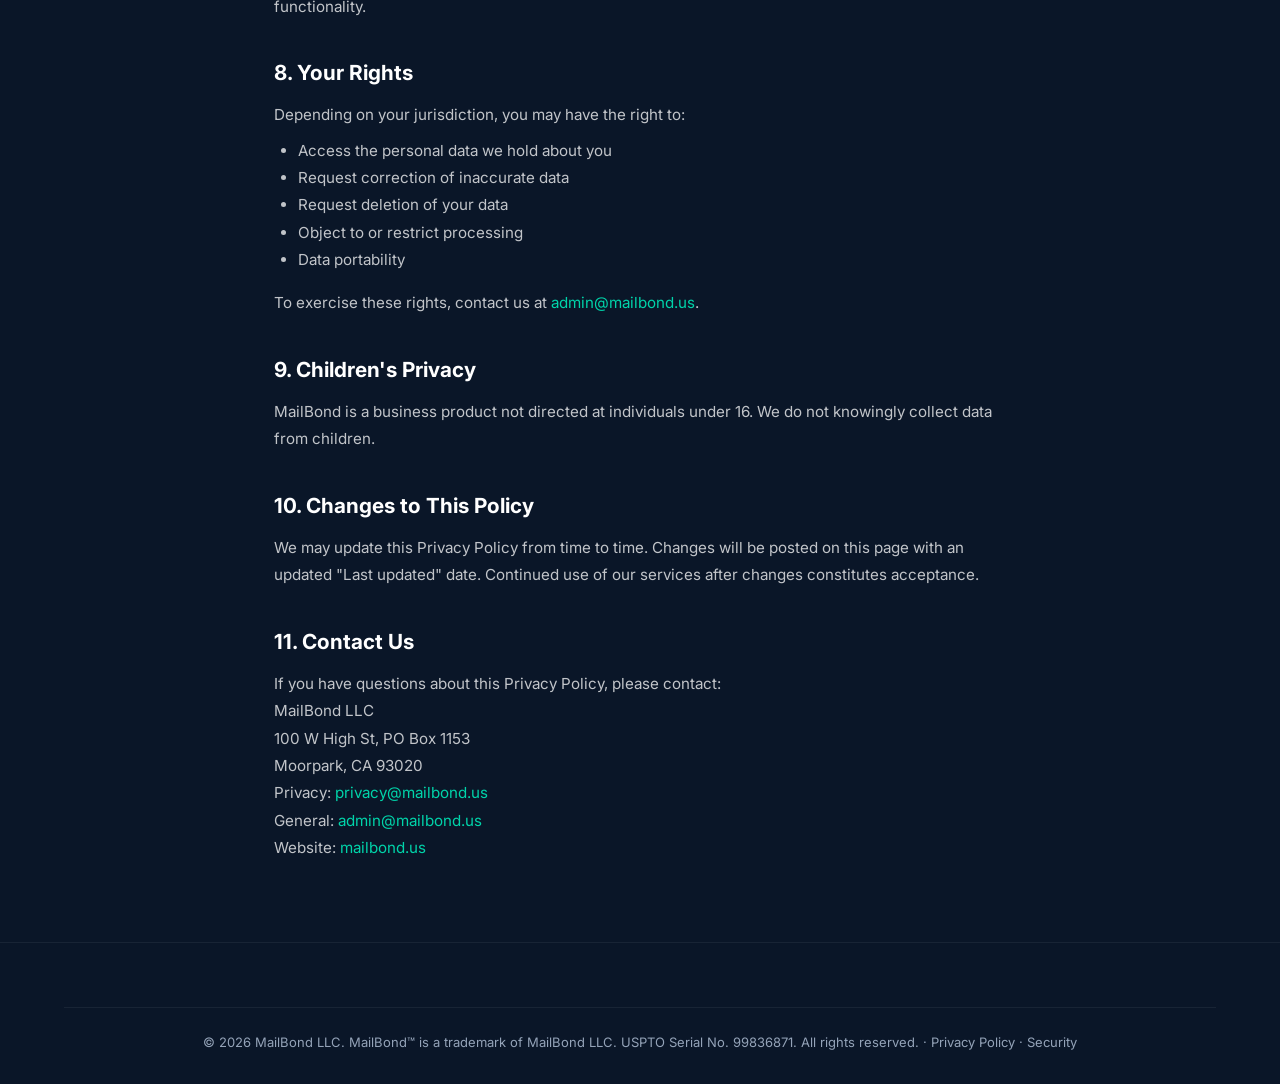
==== commit a7bdb973: "Update SOC 2 and retention content" ====
--- a/privacy.html
+++ b/privacy.html
@@ -87,7 +87,7 @@
       </ul>
 
       <h2>5. Data Security</h2>
-      <p>We use industry-standard security measures including TLS 1.2+ encryption in transit, encrypted storage at rest, validated Microsoft Office SSO for browser requests, hash-only credentials for explicitly authorized machine integrations, private Key Vault and backup-storage endpoints, managed-identity backup access, isolated non-root rendering, and role-based administrative access controls. MailBond is hosted on Microsoft Azure, which maintains SOC 2, ISO 27001, and other compliance certifications for covered Azure infrastructure and platform services. These are inherited cloud-provider controls; MailBond does not currently hold its own SOC 2 attestation.</p>
+      <p>We use industry-standard security measures including TLS 1.2+ encryption in transit, encrypted storage at rest, validated Microsoft Office SSO for browser requests, hash-only credentials for explicitly authorized machine integrations, private Key Vault and backup-storage endpoints, managed-identity backup access, isolated non-root rendering, and role-based administrative access controls. MailBond has completed SOC 2 Type I and SOC 2 Type II examinations; reports are available to qualified customers under NDA. MailBond is hosted on Microsoft Azure, whose independent compliance reports and certifications cover the infrastructure and platform services we use.</p>
 
       <h2>6. Microsoft Outlook Add-in Permissions</h2>
       <p>MailBond requests <strong>ReadItem</strong> permission only — the minimum permission required to analyze the currently open email. We <strong>cannot</strong> modify, delete, or send emails on your behalf, and we cannot browse other mailbox items.</p>
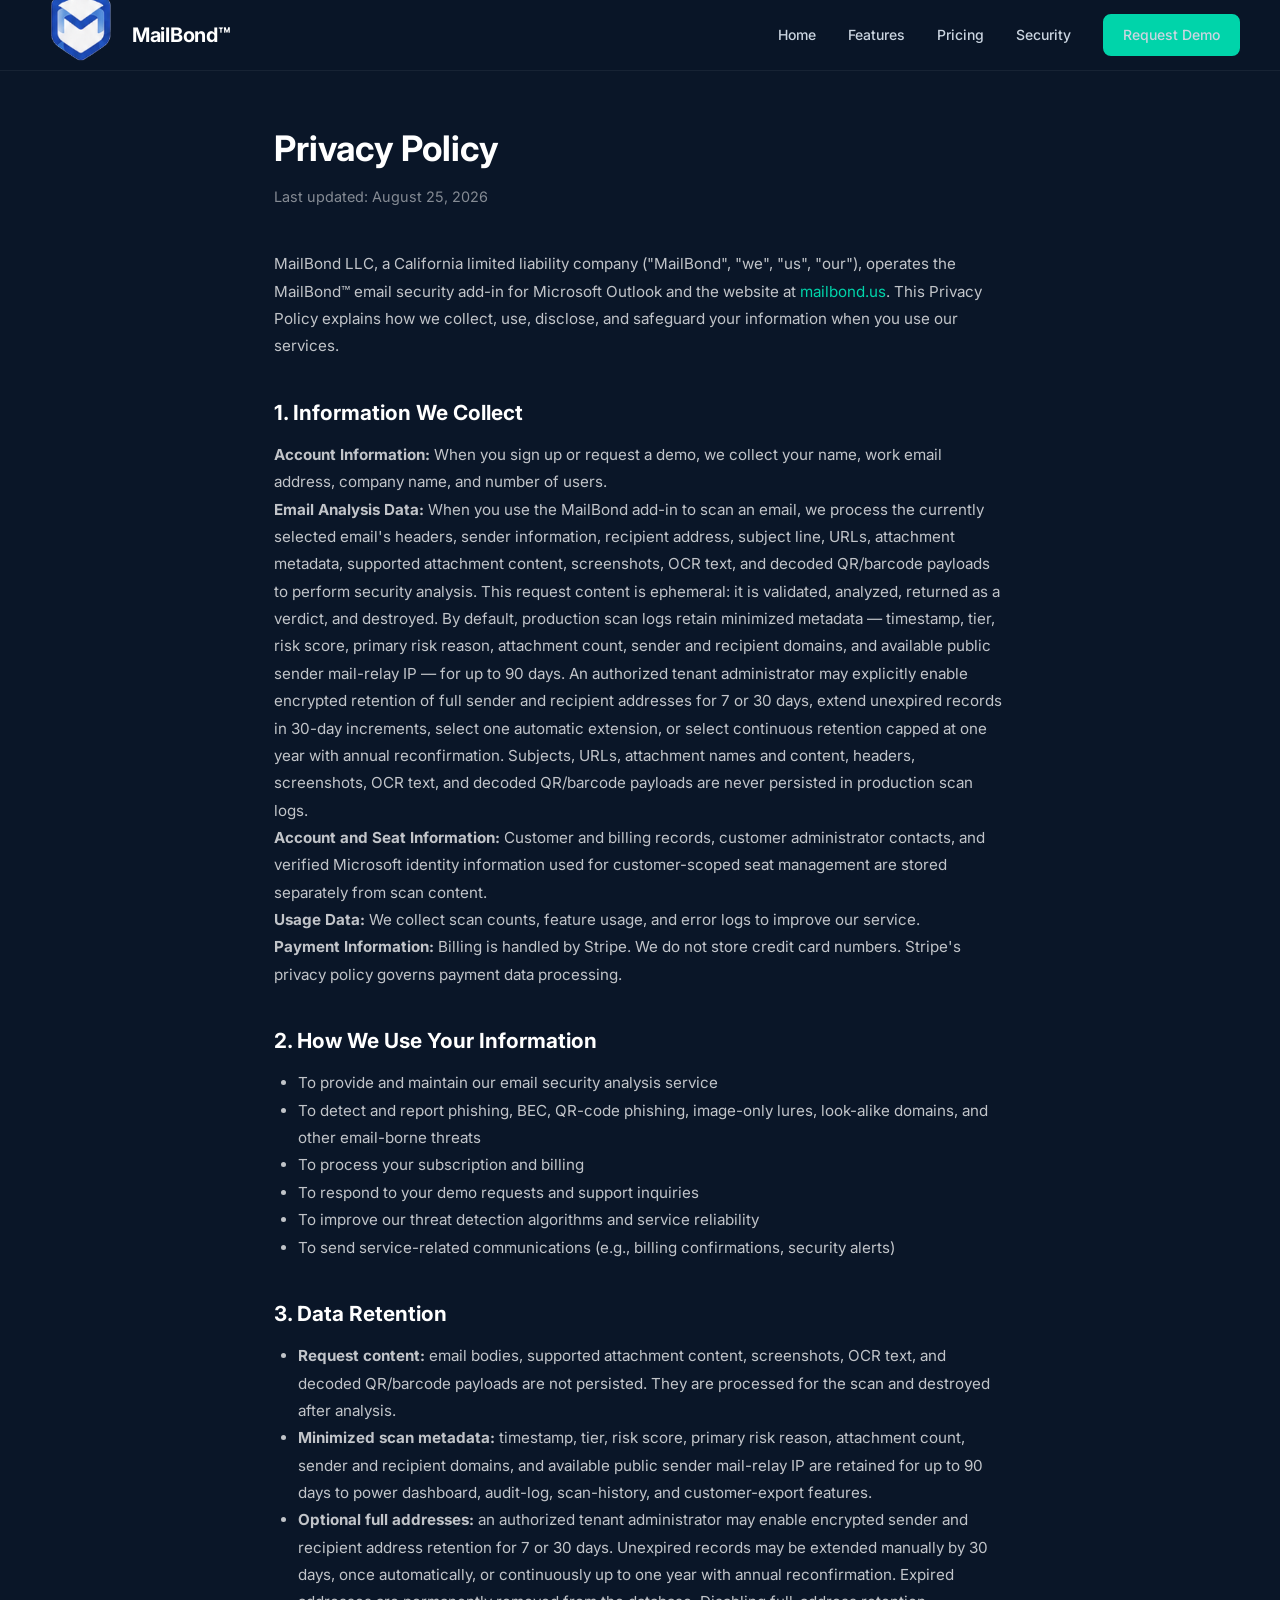
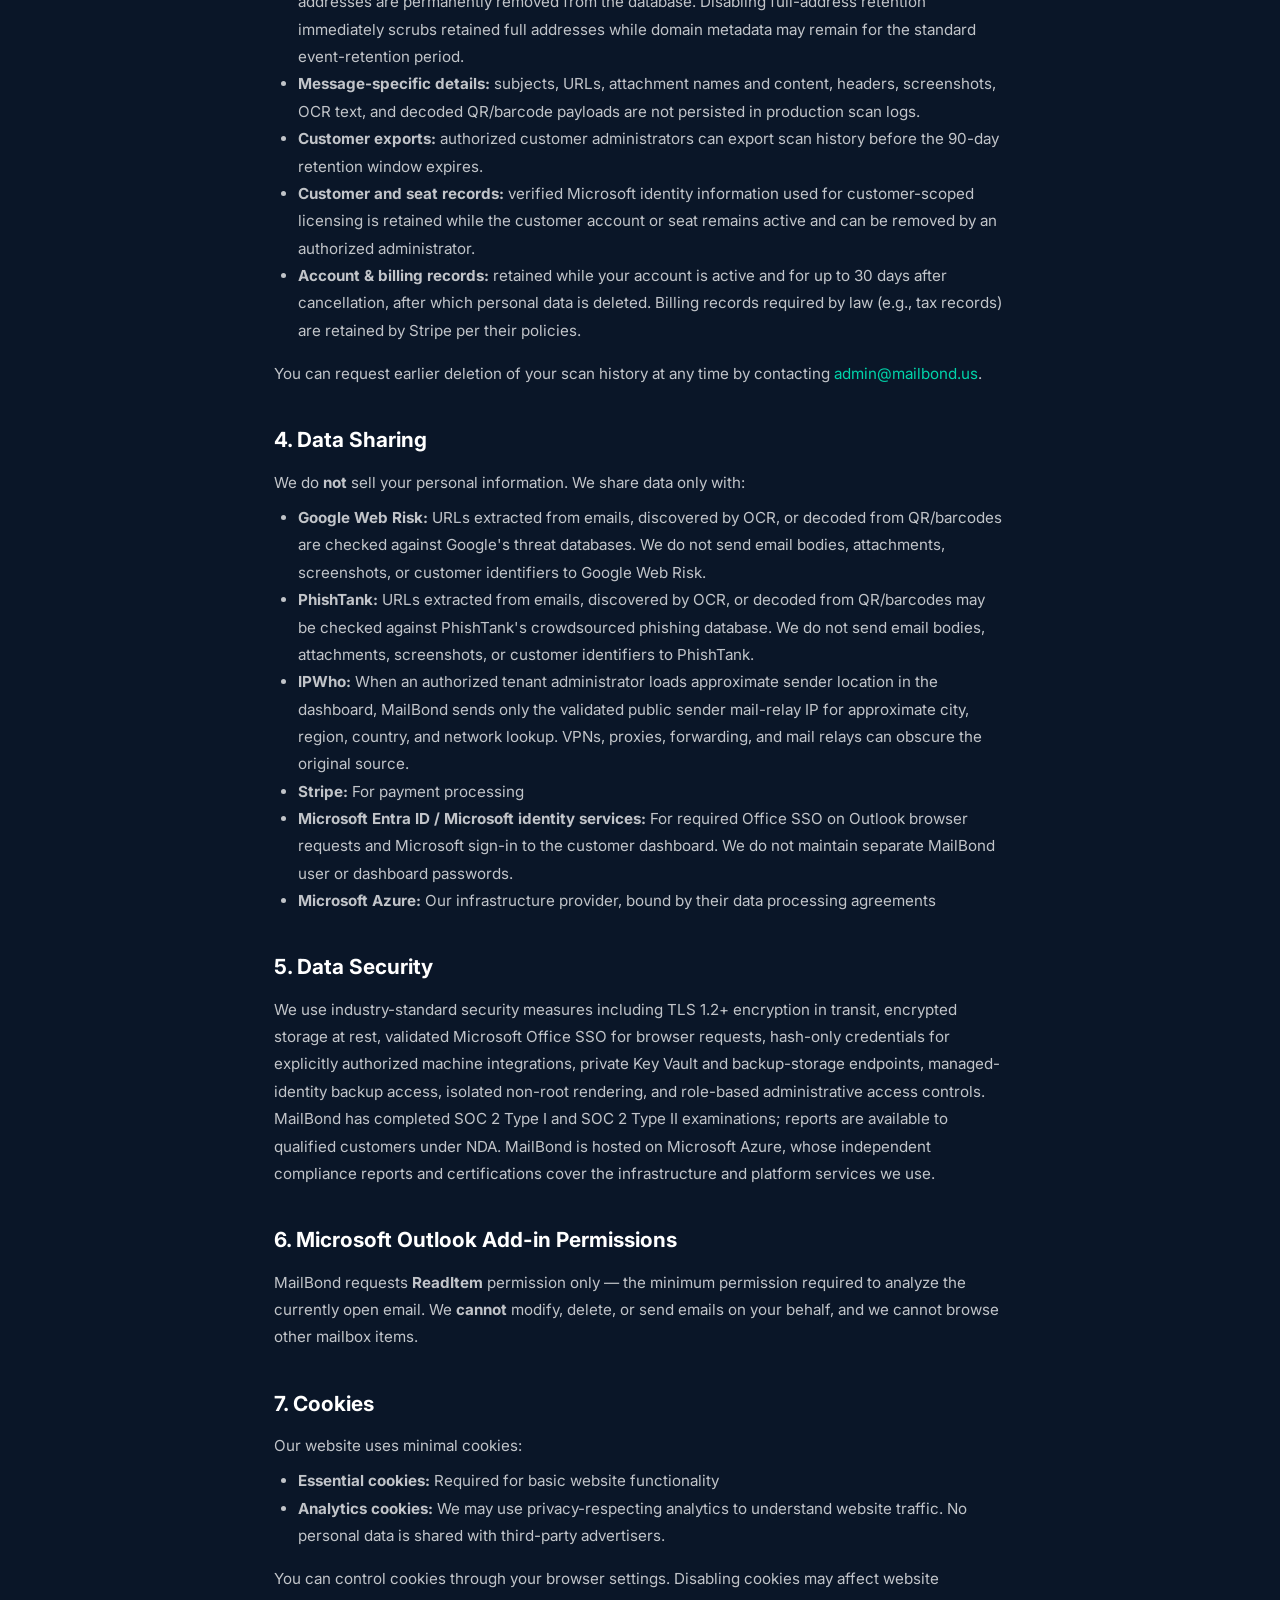
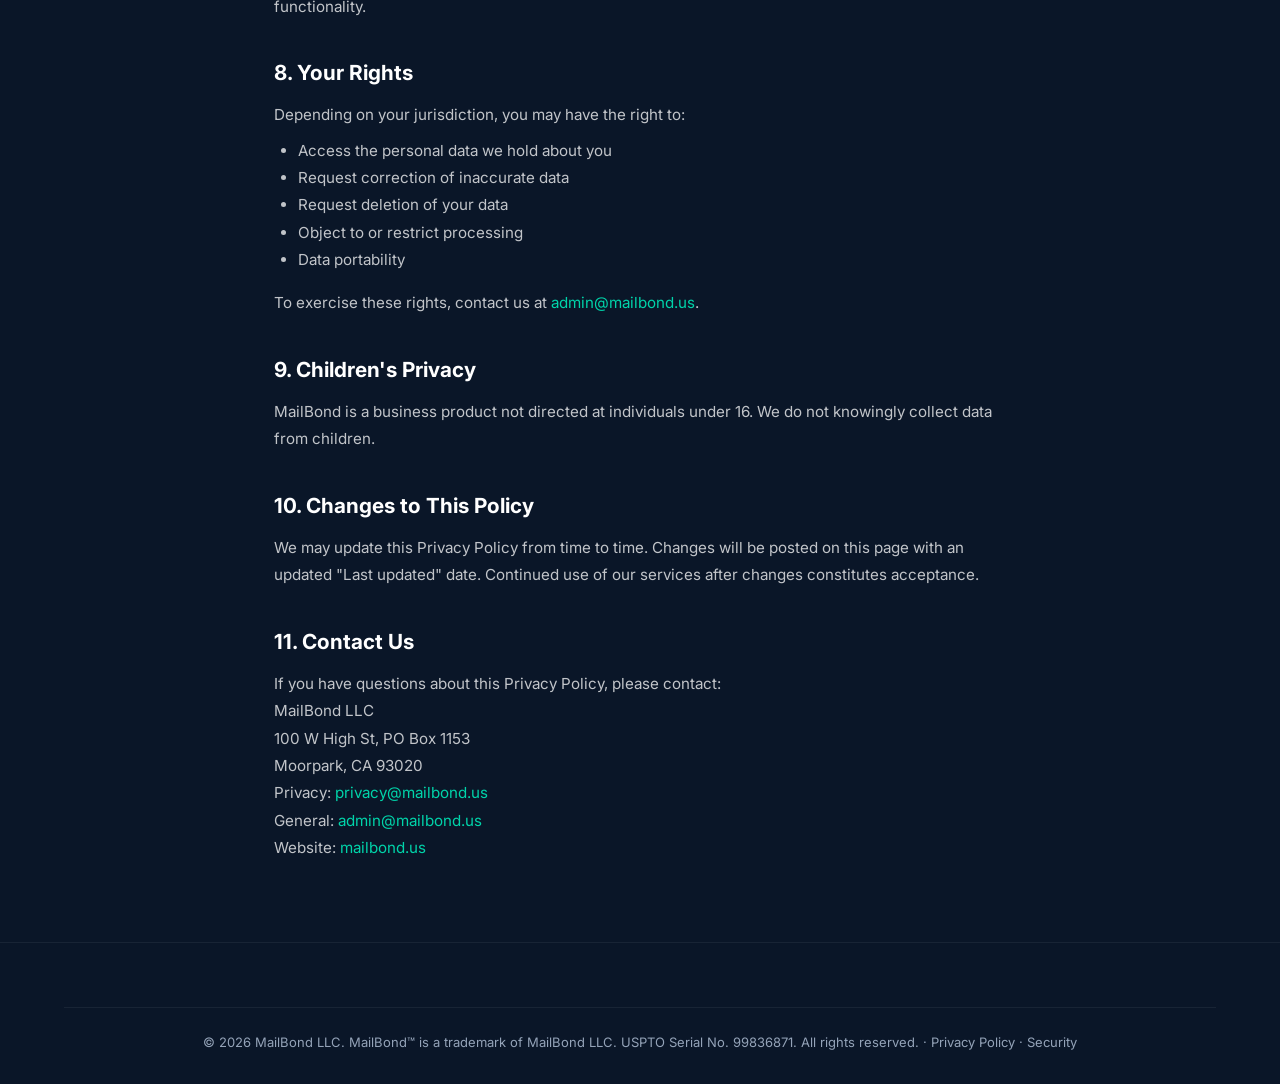
==== commit d2768cb1: "Refresh MailBond website logo" ====
--- a/privacy.html
+++ b/privacy.html
@@ -9,7 +9,7 @@
   <link rel="preconnect" href="https://fonts.gstatic.com" crossorigin />
   <link href="https://fonts.googleapis.com/css2?family=Inter:wght@400;500;600;700;800;900&display=swap" rel="stylesheet" />
   <link rel="stylesheet" href="css/style.css" />
-  <link rel="icon" type="image/svg+xml" href="assets/logo.svg" />
+  <link rel="icon" type="image/png" sizes="256x256" href="assets/logo.png" />
   <link rel="icon" type="image/png" sizes="32x32" href="assets/icon-32.png" />
   <style>
     .legal-page { padding: 120px 0 80px; background: var(--navy); min-height: 100vh; }
@@ -26,7 +26,7 @@
   <nav class="nav scrolled" id="nav">
     <div class="nav-inner container">
       <a href="/" class="nav-logo">
-        <img src="assets/logo.svg" alt="MailBond" />
+        <img src="assets/logo.png" alt="MailBond" />
         <span>MailBond™</span>
       </a>
       <div class="nav-links" id="nav-links">
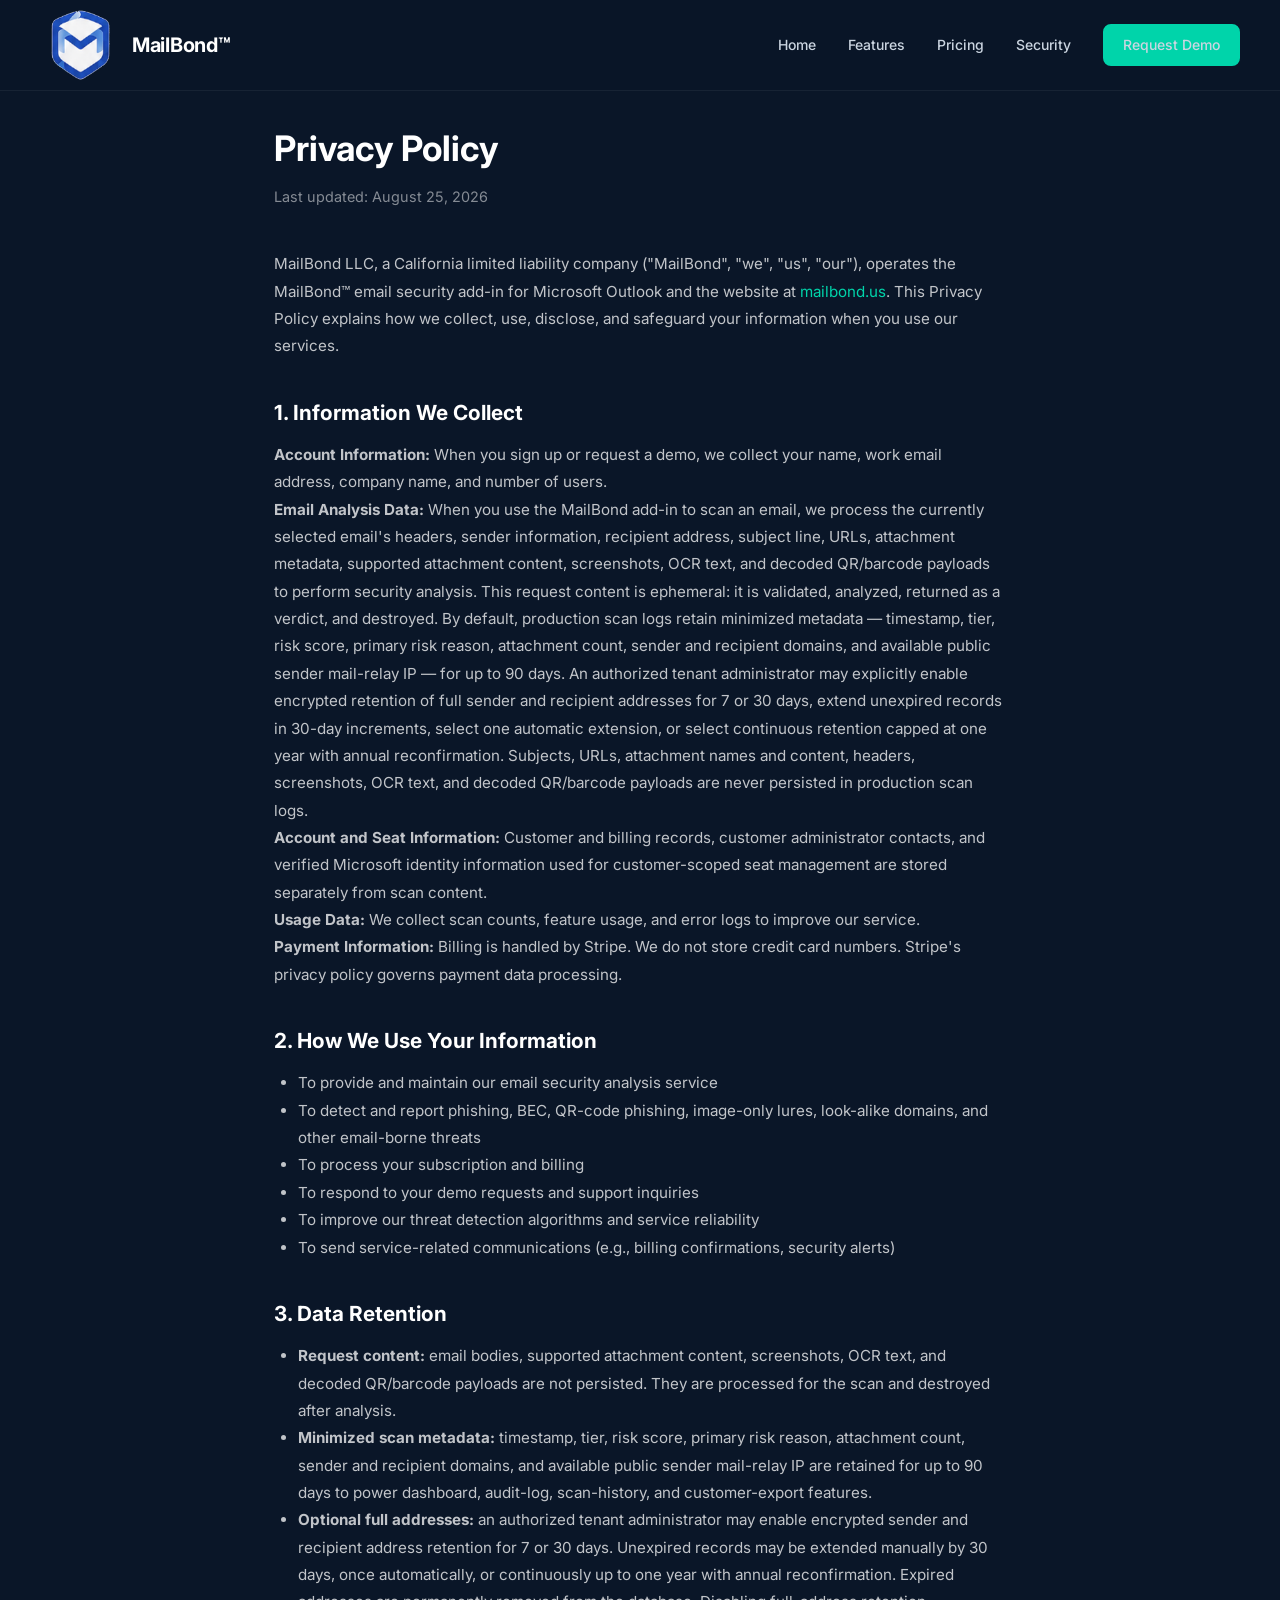
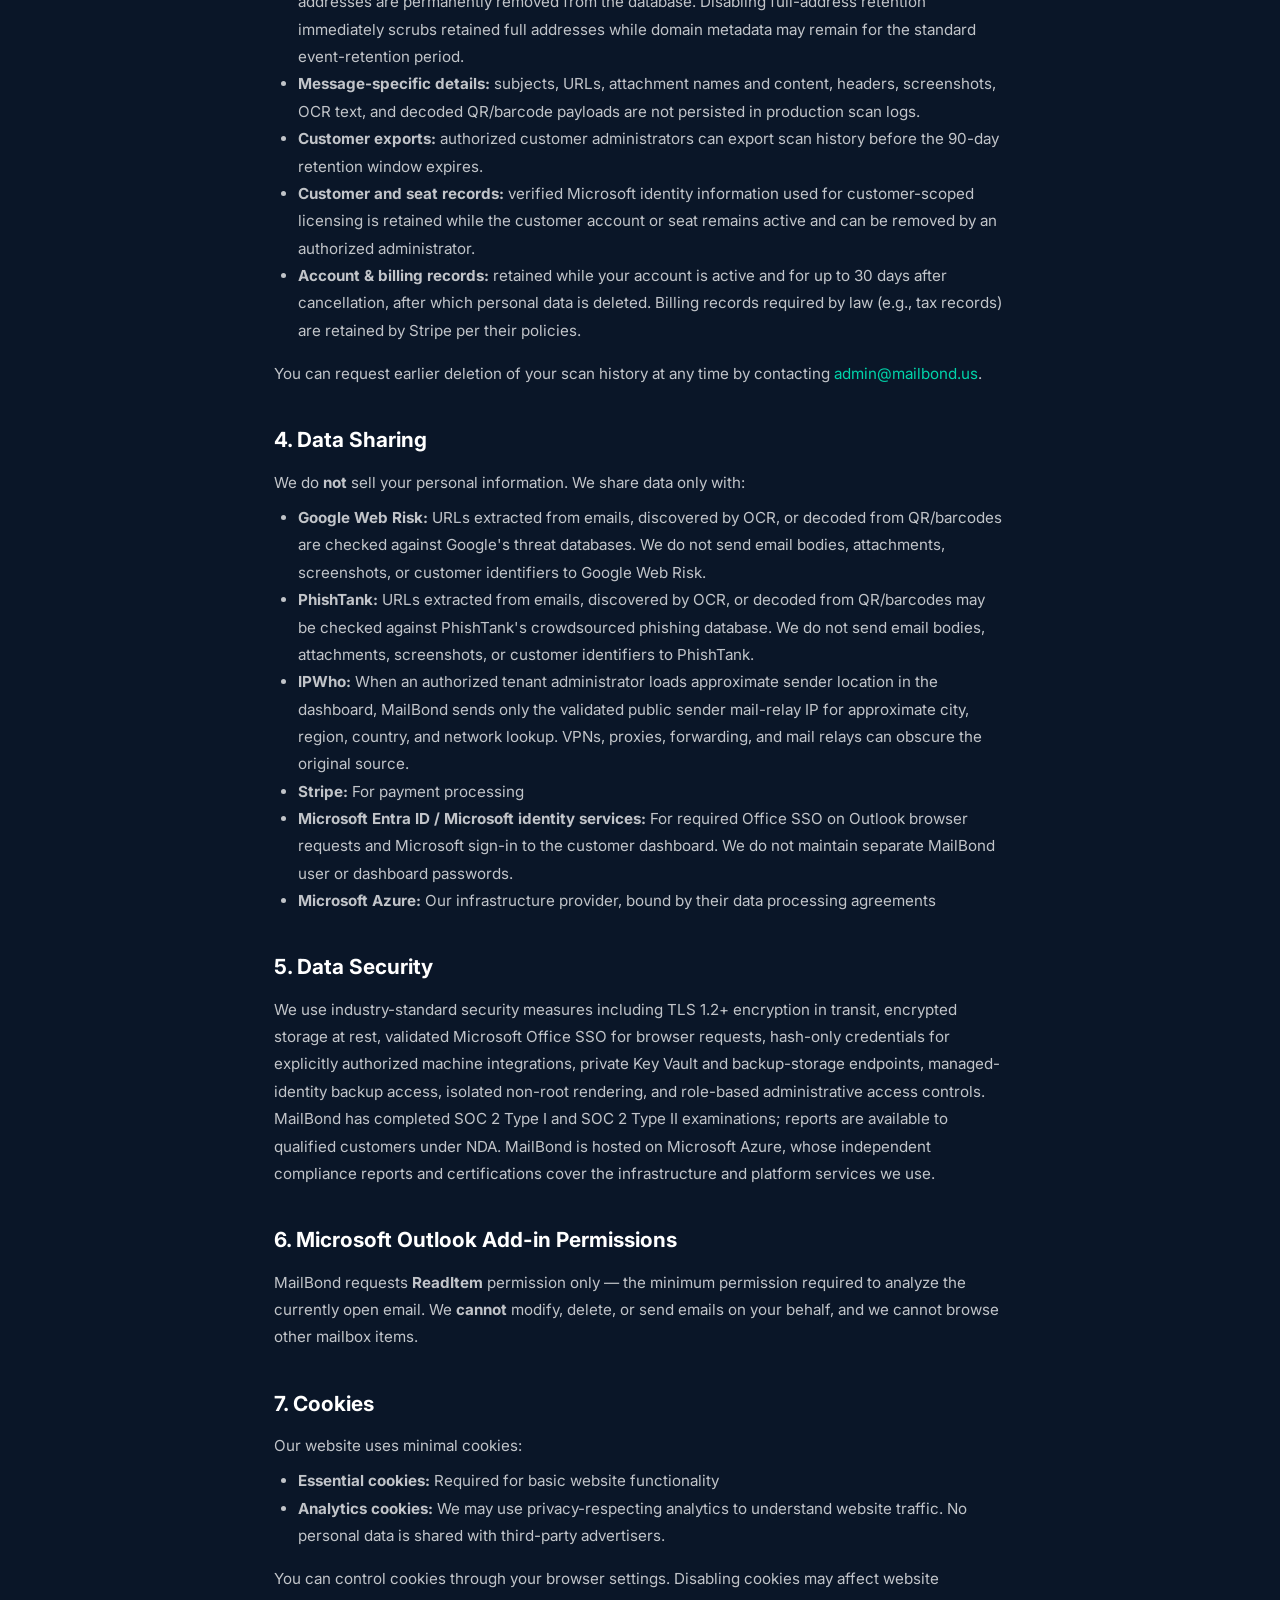
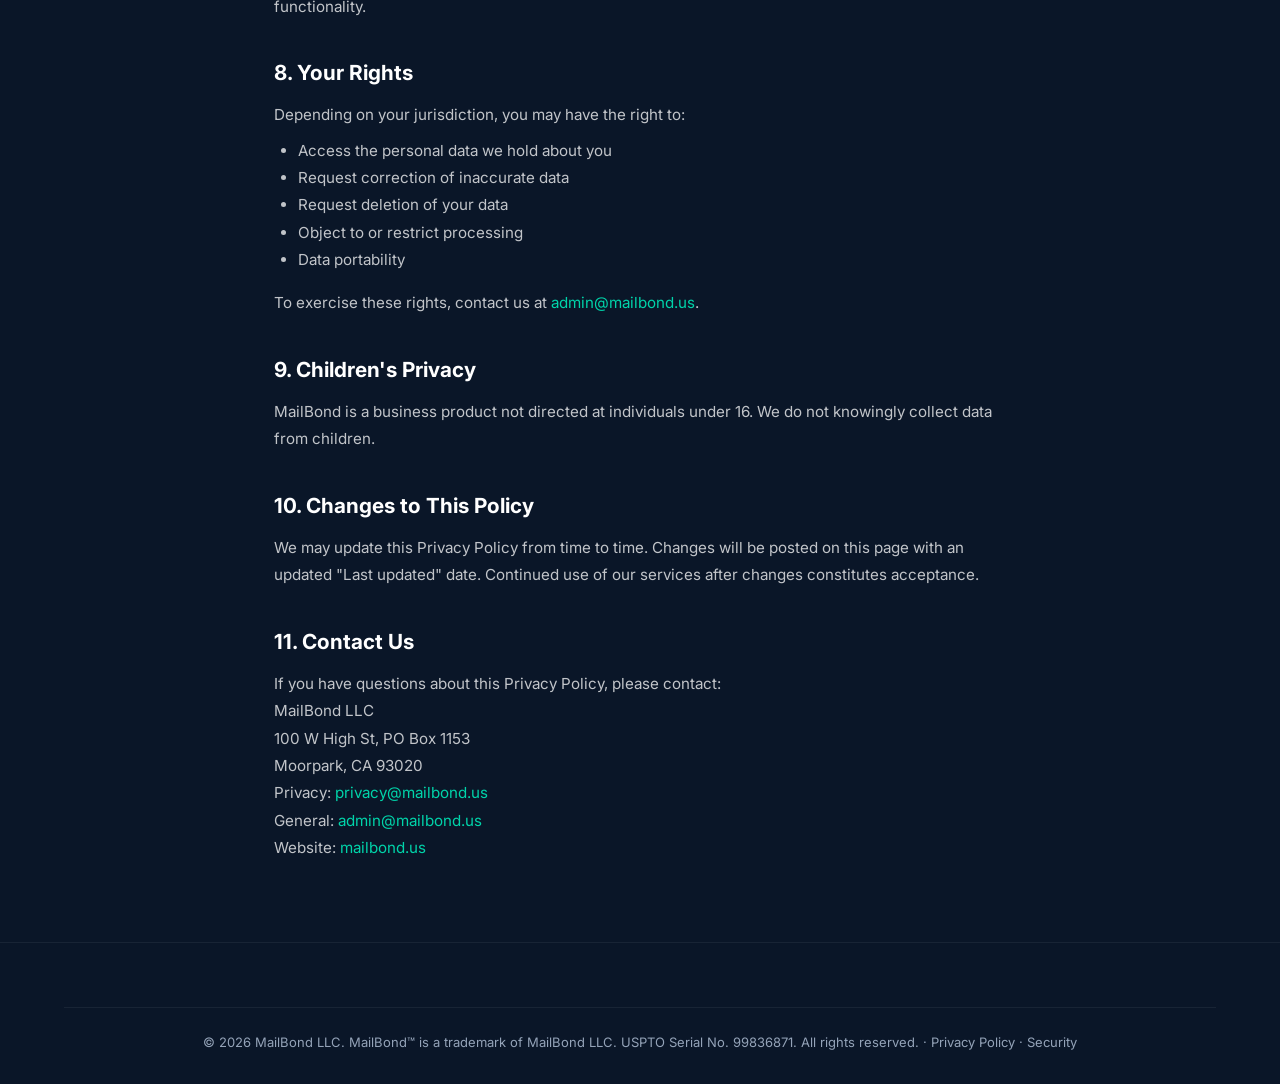
==== commit 167b8be7: "Improve website logo rendering" ====
--- a/privacy.html
+++ b/privacy.html
@@ -9,7 +9,7 @@
   <link rel="preconnect" href="https://fonts.gstatic.com" crossorigin />
   <link href="https://fonts.googleapis.com/css2?family=Inter:wght@400;500;600;700;800;900&display=swap" rel="stylesheet" />
   <link rel="stylesheet" href="css/style.css" />
-  <link rel="icon" type="image/png" sizes="256x256" href="assets/logo.png" />
+  <link rel="icon" type="image/png" sizes="512x512" href="assets/logo-hq.png" />
   <link rel="icon" type="image/png" sizes="32x32" href="assets/icon-32.png" />
   <style>
     .legal-page { padding: 120px 0 80px; background: var(--navy); min-height: 100vh; }
@@ -26,7 +26,7 @@
   <nav class="nav scrolled" id="nav">
     <div class="nav-inner container">
       <a href="/" class="nav-logo">
-        <img src="assets/logo.png" alt="MailBond" />
+        <img src="assets/logo-hq.png" alt="MailBond" />
         <span>MailBond™</span>
       </a>
       <div class="nav-links" id="nav-links">
--- a/css/style.css
+++ b/css/style.css
@@ -69,7 +69,7 @@
   height: 82px;
   width: 82px;
   object-fit: contain;
-  margin-top: -20px;
+  margin-top: 0px;
 }
 .nav-links { display: flex; align-items: center; gap: 32px; }
 .nav-links a {
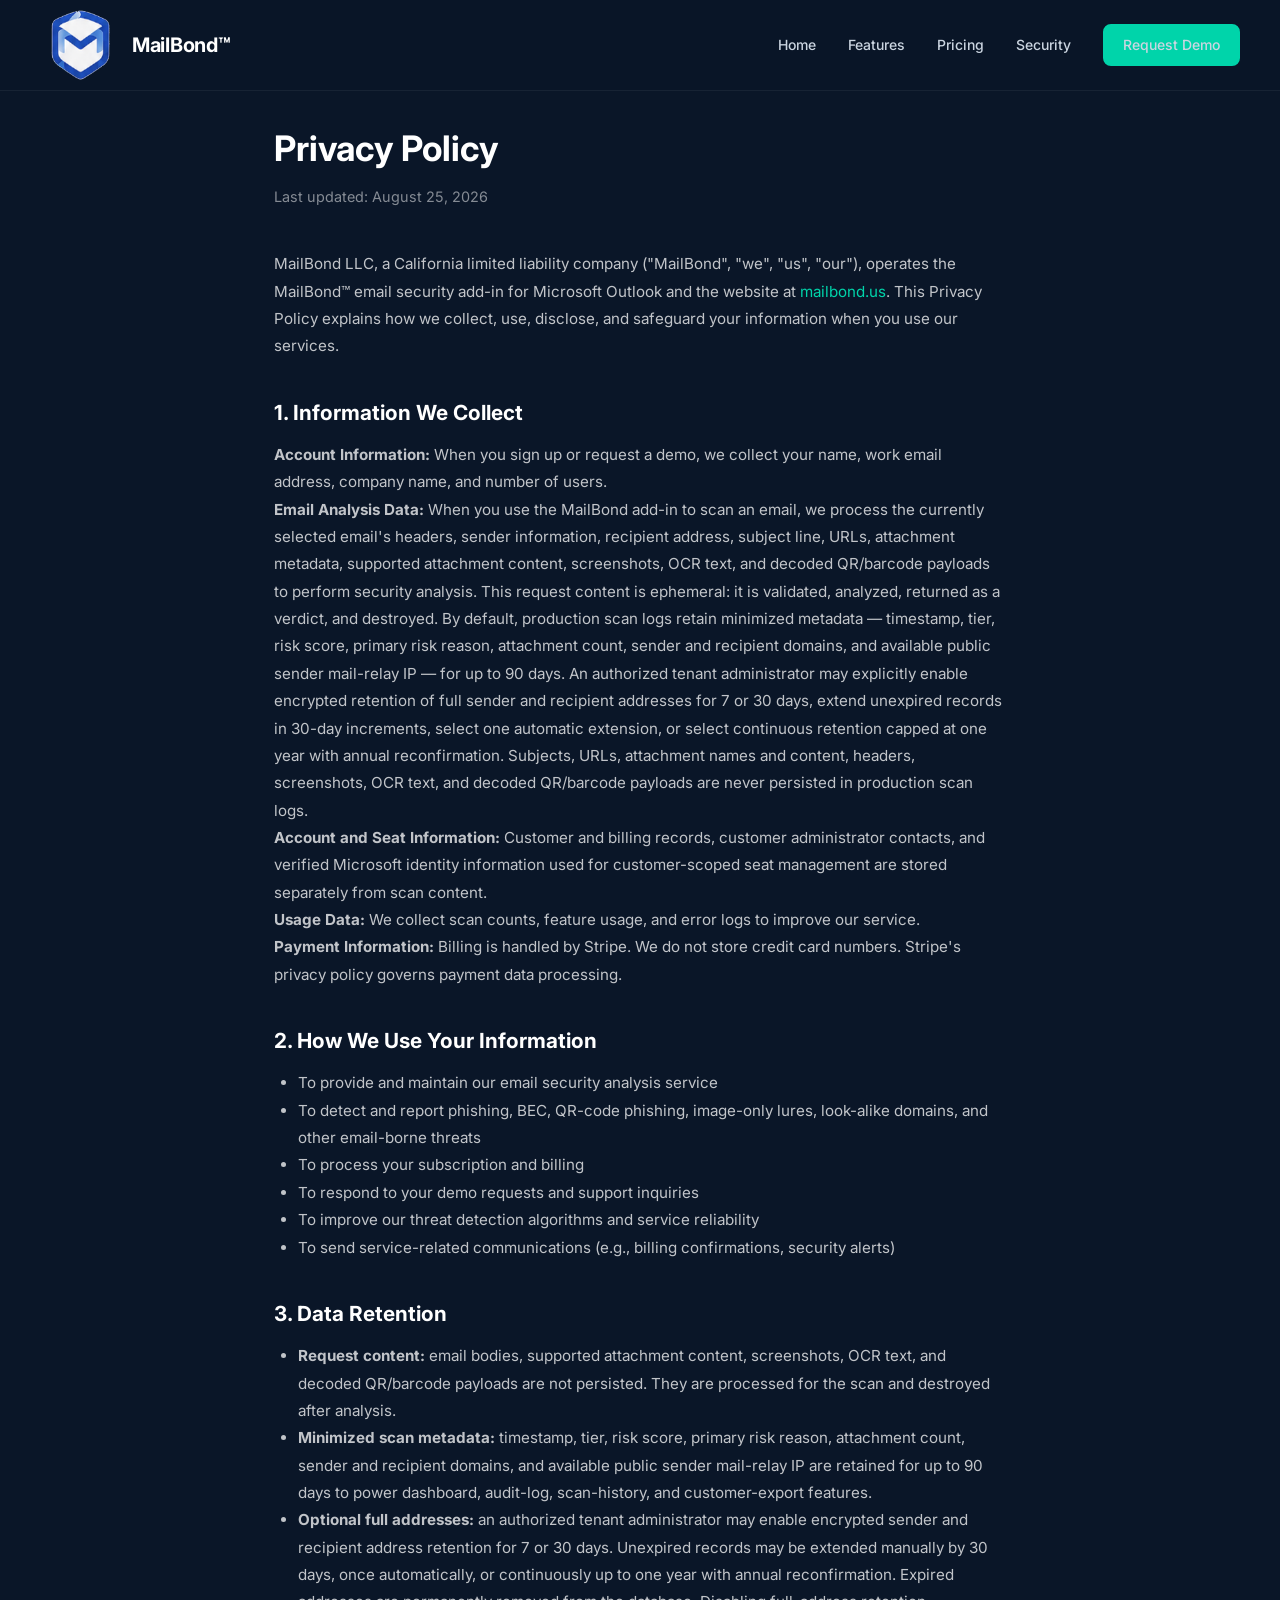
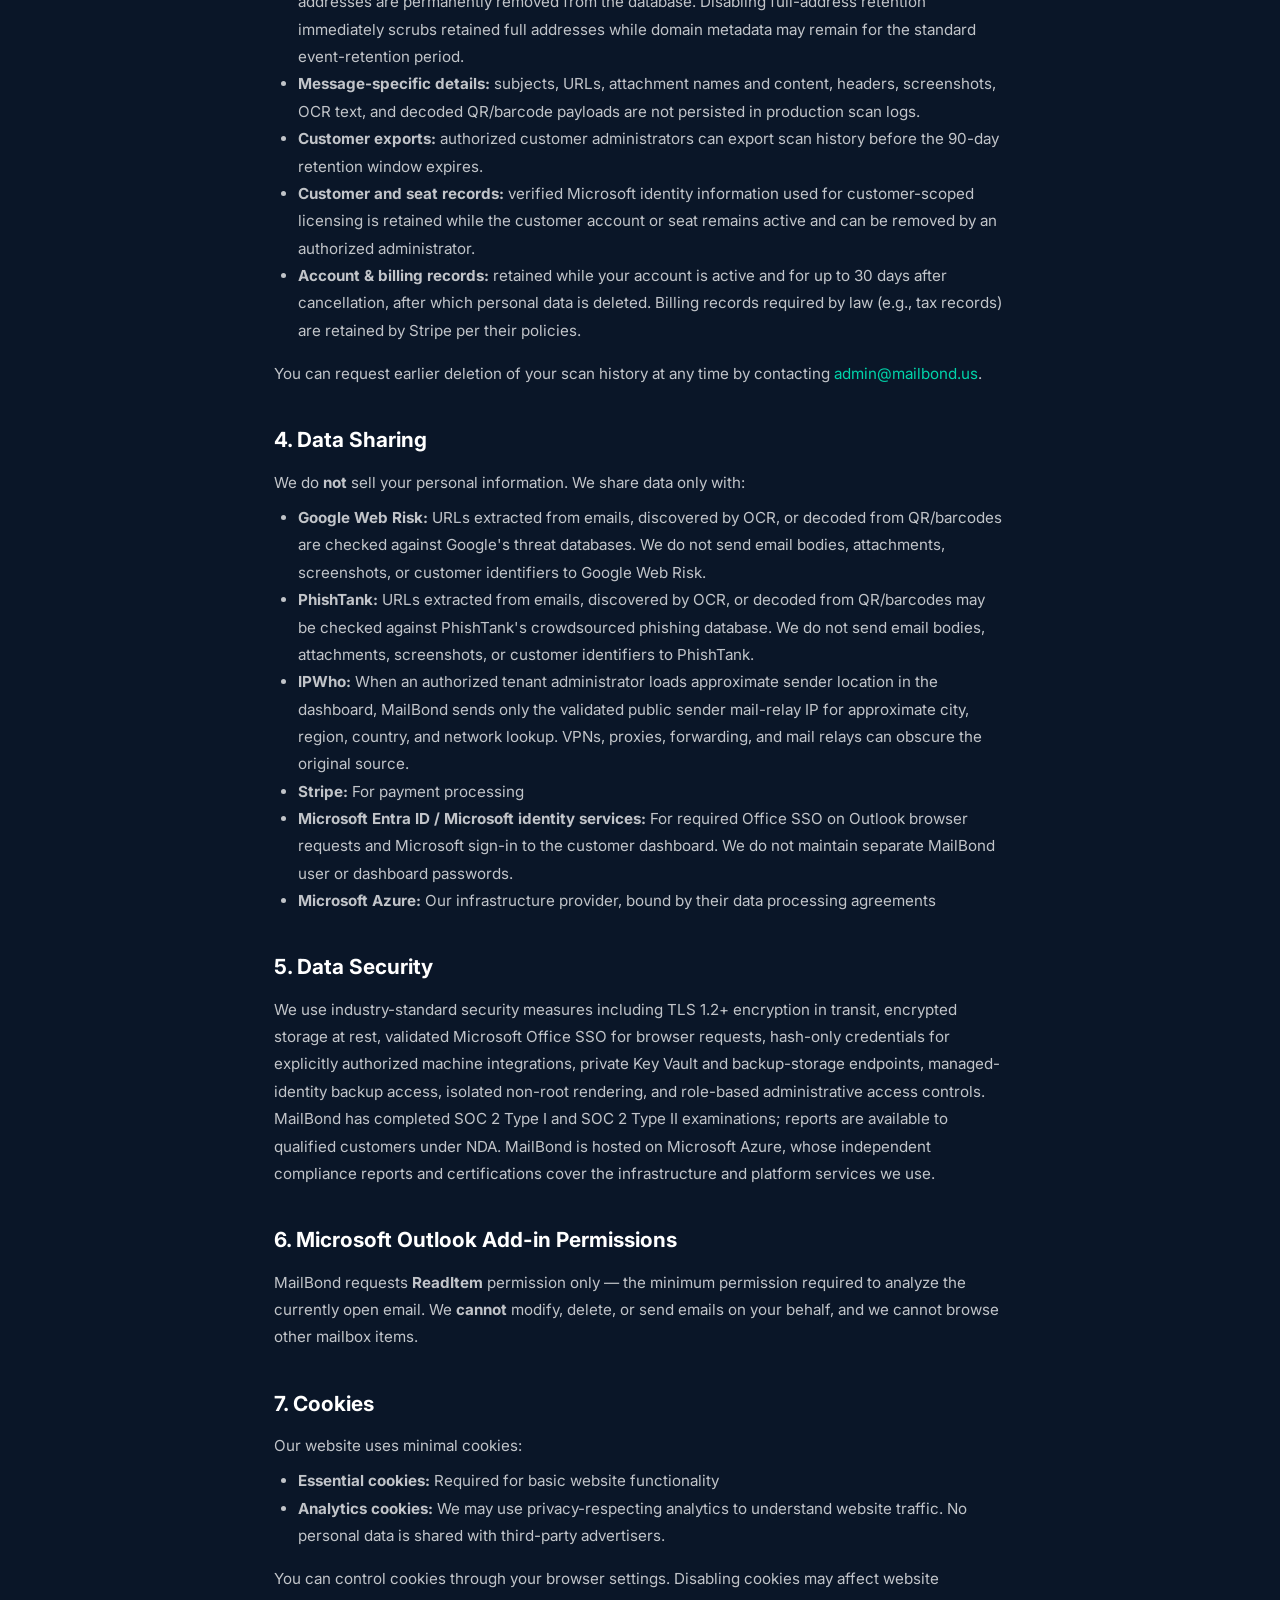
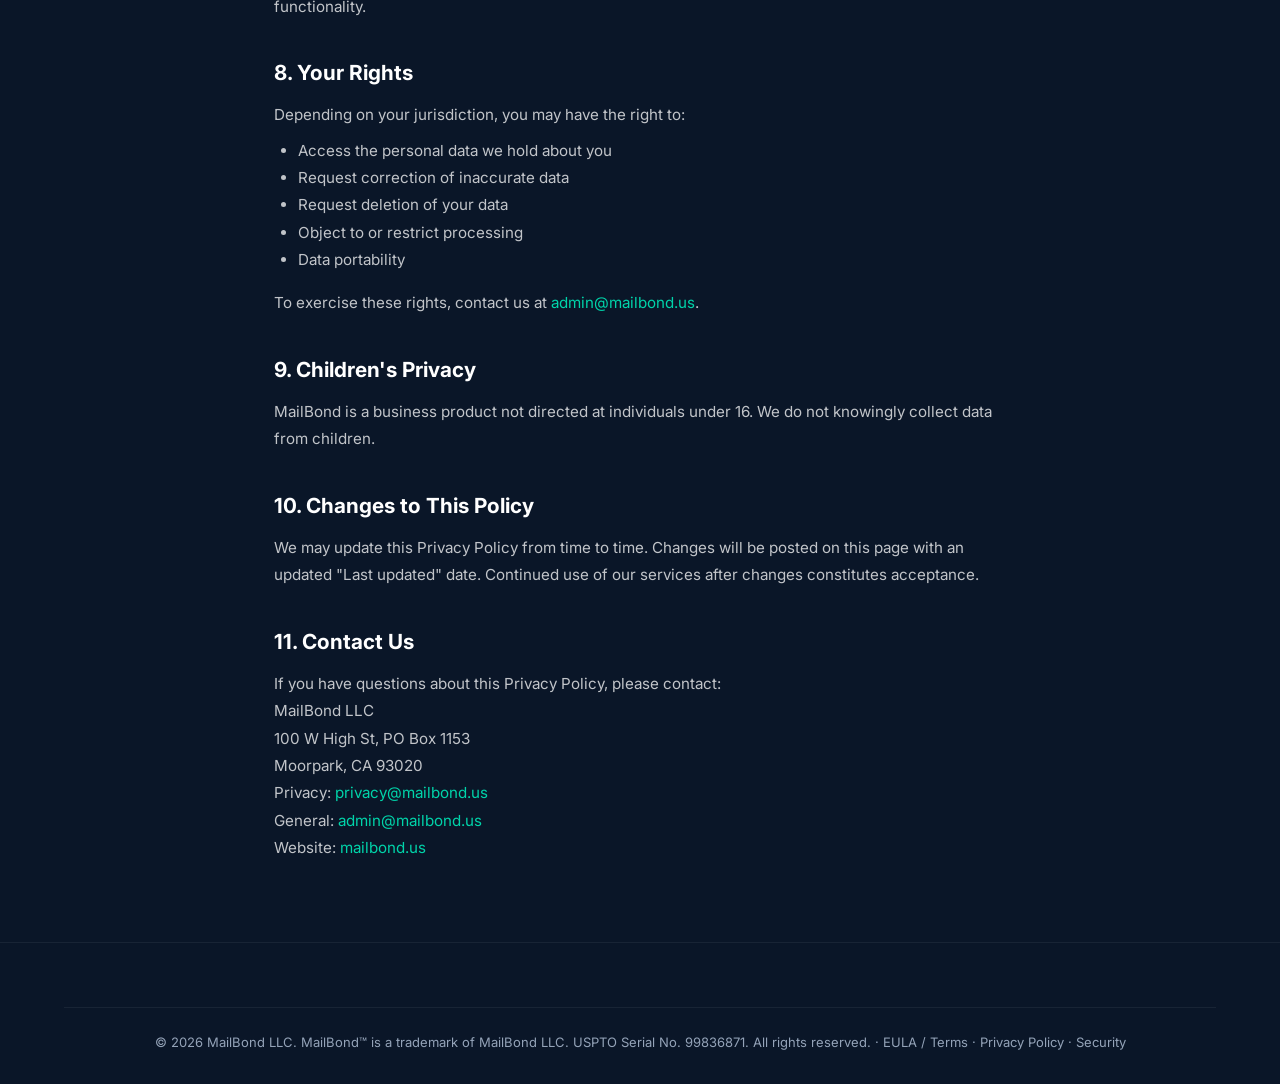
==== commit 6fbae9aa: "Add public MailBond EULA" ====
--- a/privacy.html
+++ b/privacy.html
@@ -133,7 +133,7 @@
   <footer class="footer">
     <div class="container">
       <div class="footer-bottom">
-        <p>&copy; 2026 MailBond LLC. MailBond™ is a trademark of MailBond LLC. USPTO Serial No. 99836871. All rights reserved. · <a href="/privacy.html">Privacy Policy</a> · <a href="/security.html">Security</a></p>
+        <p>&copy; 2026 MailBond LLC. MailBond™ is a trademark of MailBond LLC. USPTO Serial No. 99836871. All rights reserved. · <a href="/eula.html">EULA / Terms</a> · <a href="/privacy.html">Privacy Policy</a> · <a href="/security.html">Security</a></p>
       </div>
     </div>
   </footer>
--- a/css/style.css
+++ b/css/style.css
@@ -387,6 +387,14 @@
 .form-group + .form-group { margin-bottom: 0; }
 .contact-form .btn { margin-top: 24px; }
 .form-note { text-align: center; font-size: 13px; color: var(--gray-500); margin-top: 16px; }
+.contact-form-success {
+  min-height: 312px; display: flex; flex-direction: column;
+  align-items: center; justify-content: center; text-align: center;
+}
+.contact-form-success[hidden] { display: none; }
+.contact-form-success h3 { color: var(--white); font-size: 32px; margin-bottom: 12px; }
+.contact-form-success p { color: var(--gray-300); font-size: 16px; line-height: 1.7; max-width: 520px; }
+.contact-form-success:focus { outline: none; }
 
 /* ---------- Footer ---------- */
 .footer { background: var(--navy); color: var(--gray-400); padding: 64px 0 32px; border-top: 1px solid rgba(255,255,255,.06); }
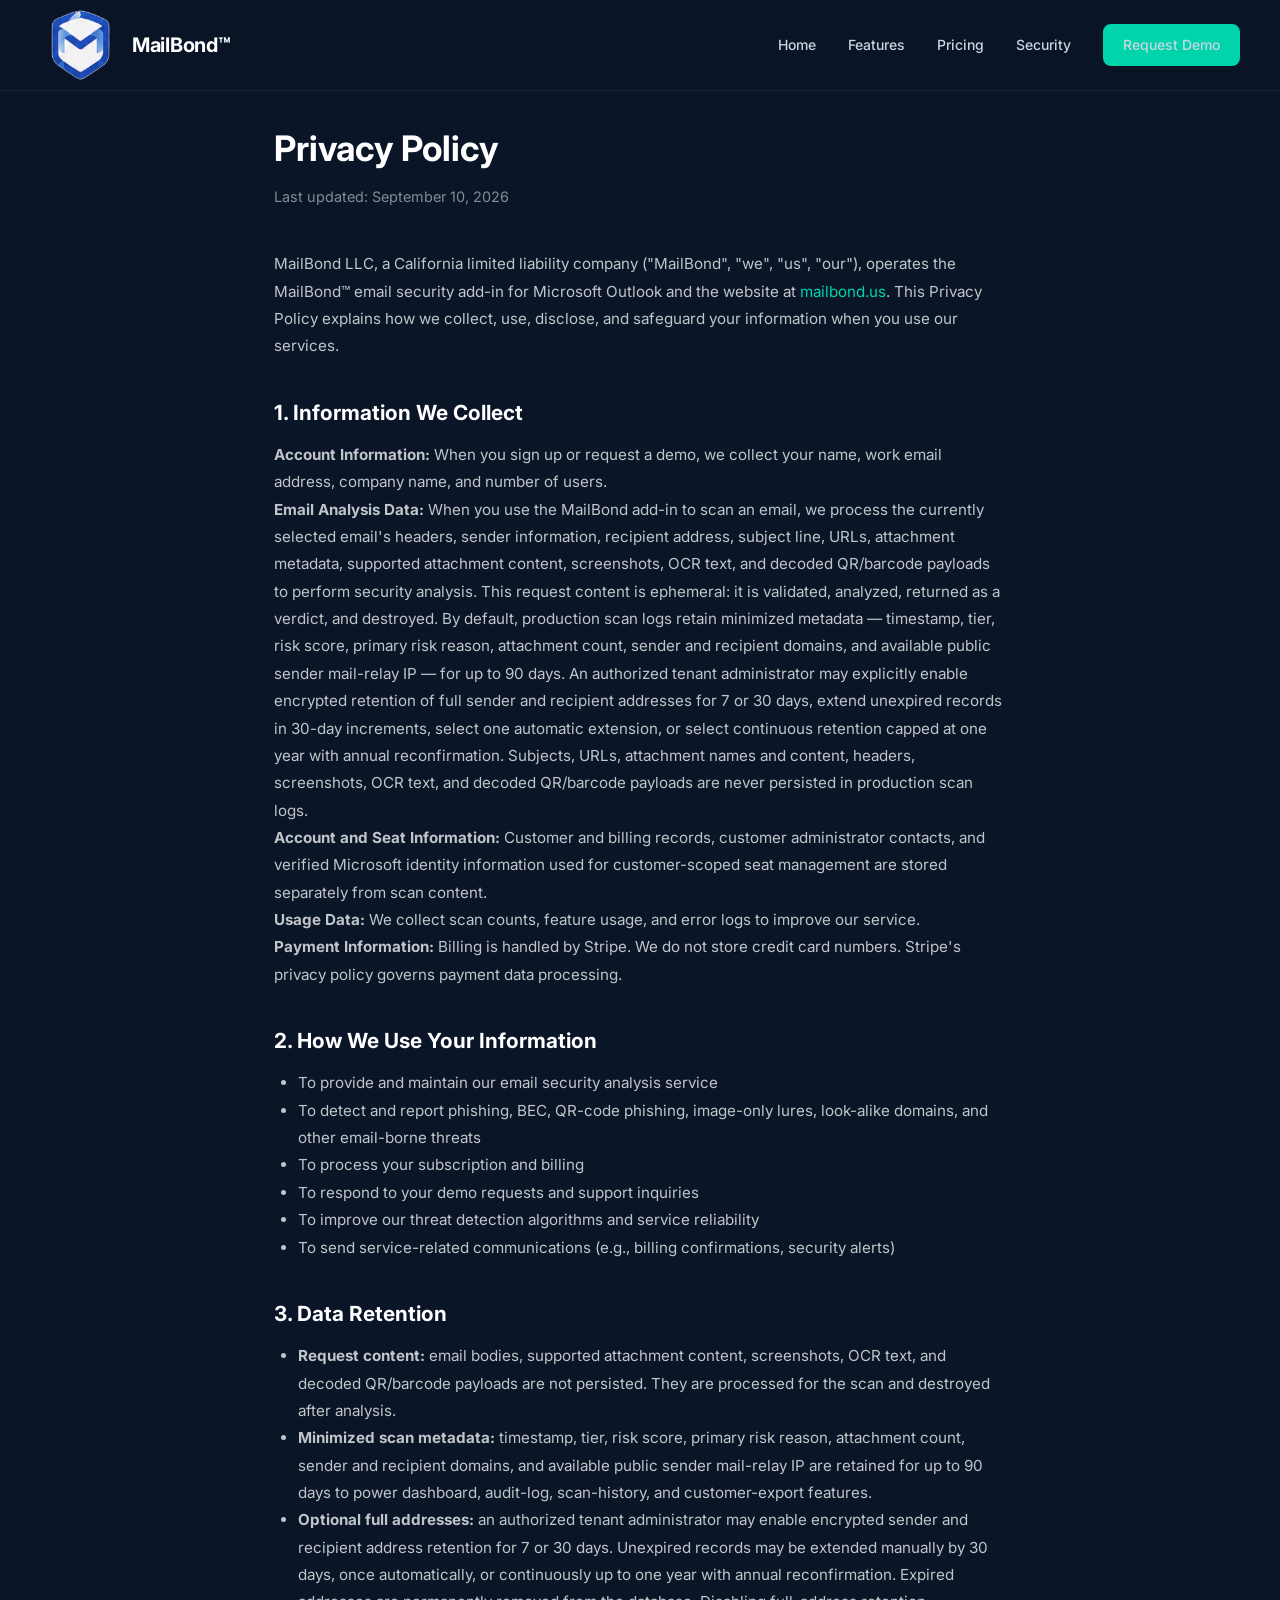
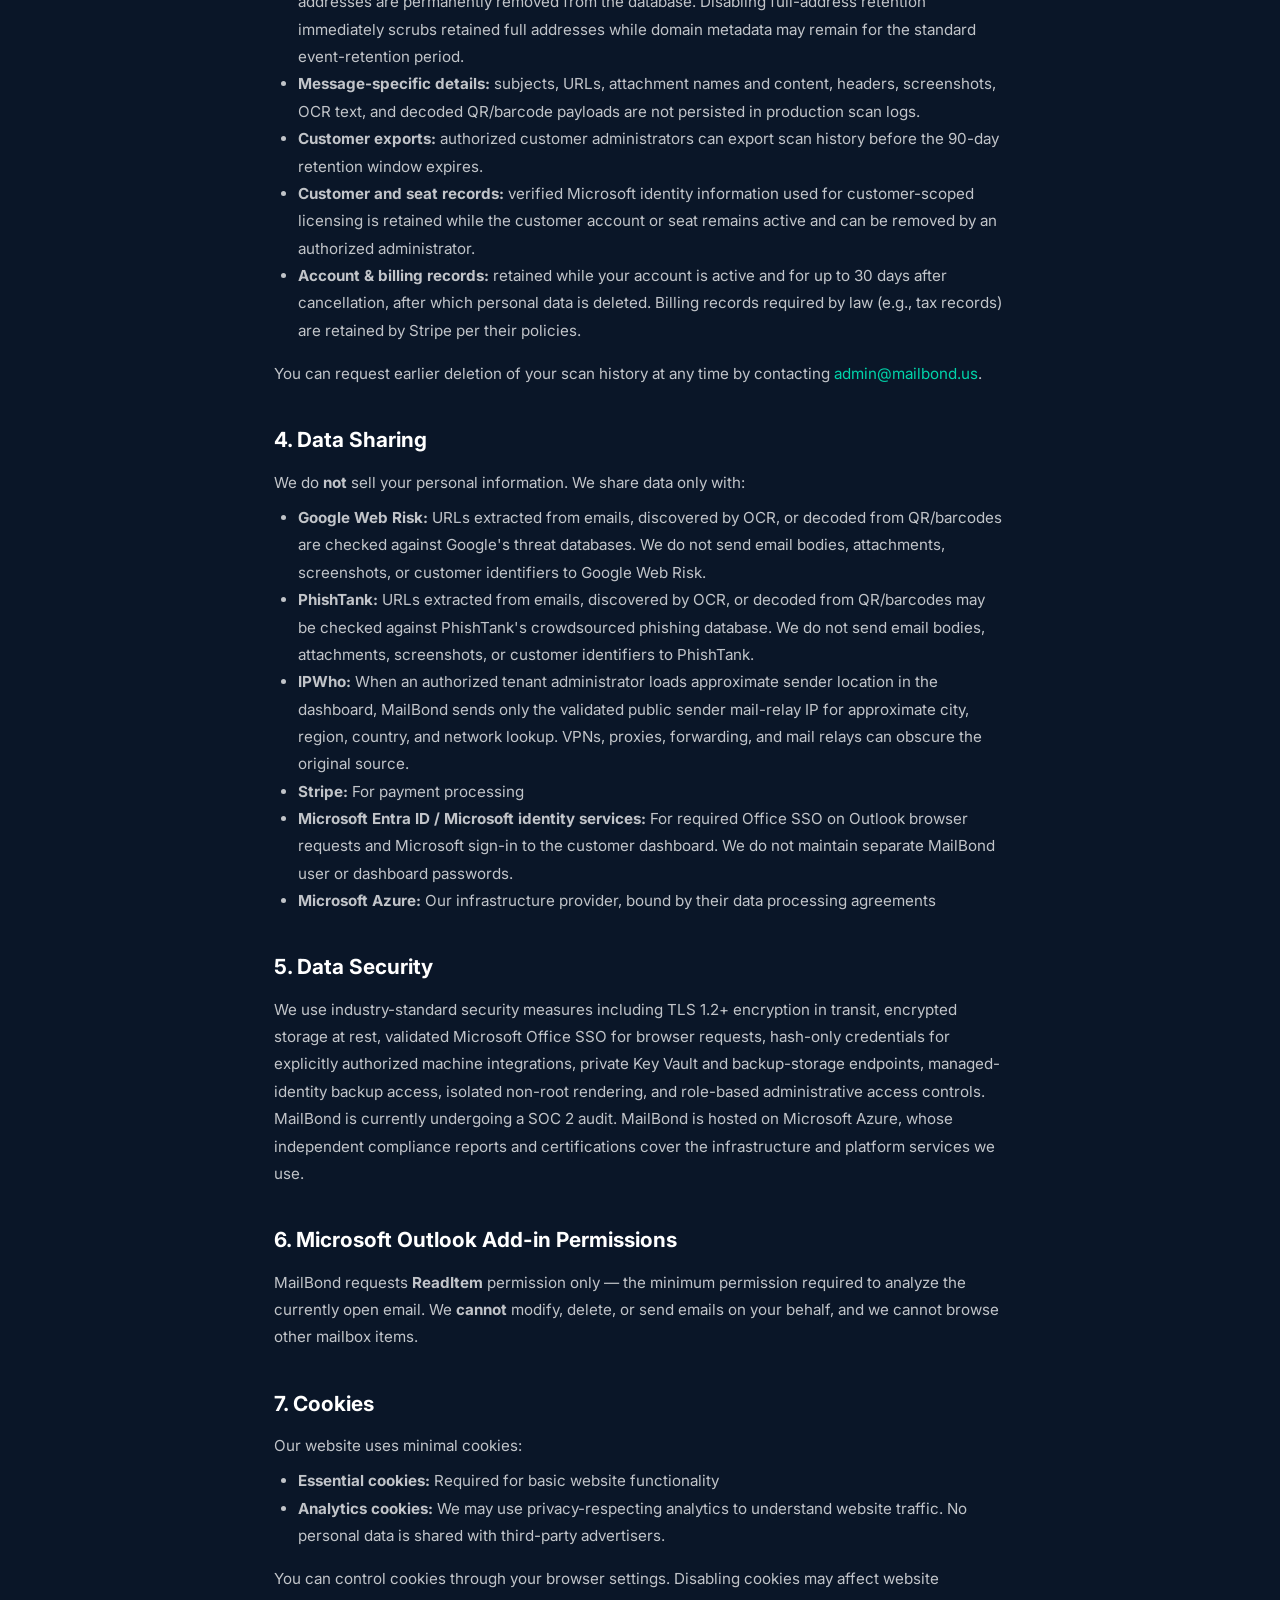
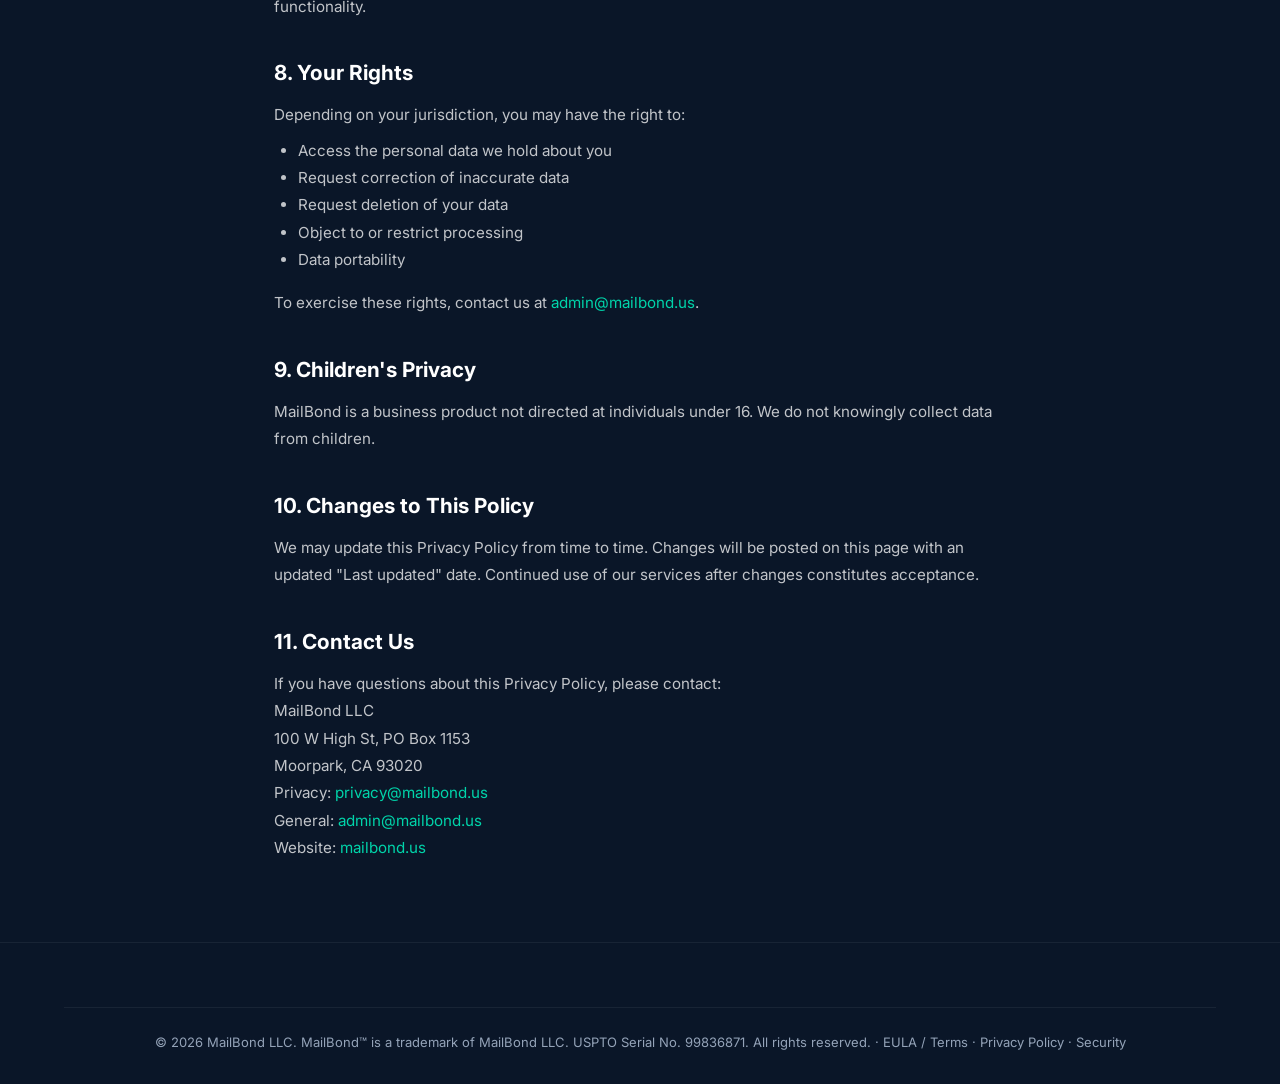
==== commit 257bb24f: "Correct SOC 2 audit status wording" ====
--- a/privacy.html
+++ b/privacy.html
@@ -42,7 +42,7 @@
   <section class="legal-page">
     <div class="container container-narrow">
       <h1>Privacy Policy</h1>
-      <p class="updated">Last updated: August 25, 2026</p>
+      <p class="updated">Last updated: September 10, 2026</p>
 
       <p>MailBond LLC, a California limited liability company ("MailBond", "we", "us", "our"), operates the MailBond™ email security add-in for Microsoft Outlook and the website at <a href="https://mailbond.us">mailbond.us</a>. This Privacy Policy explains how we collect, use, disclose, and safeguard your information when you use our services.</p>
 
@@ -87,7 +87,7 @@
       </ul>
 
       <h2>5. Data Security</h2>
-      <p>We use industry-standard security measures including TLS 1.2+ encryption in transit, encrypted storage at rest, validated Microsoft Office SSO for browser requests, hash-only credentials for explicitly authorized machine integrations, private Key Vault and backup-storage endpoints, managed-identity backup access, isolated non-root rendering, and role-based administrative access controls. MailBond has completed SOC 2 Type I and SOC 2 Type II examinations; reports are available to qualified customers under NDA. MailBond is hosted on Microsoft Azure, whose independent compliance reports and certifications cover the infrastructure and platform services we use.</p>
+      <p>We use industry-standard security measures including TLS 1.2+ encryption in transit, encrypted storage at rest, validated Microsoft Office SSO for browser requests, hash-only credentials for explicitly authorized machine integrations, private Key Vault and backup-storage endpoints, managed-identity backup access, isolated non-root rendering, and role-based administrative access controls. MailBond is currently undergoing a SOC 2 audit. MailBond is hosted on Microsoft Azure, whose independent compliance reports and certifications cover the infrastructure and platform services we use.</p>
 
       <h2>6. Microsoft Outlook Add-in Permissions</h2>
       <p>MailBond requests <strong>ReadItem</strong> permission only — the minimum permission required to analyze the currently open email. We <strong>cannot</strong> modify, delete, or send emails on your behalf, and we cannot browse other mailbox items.</p>
